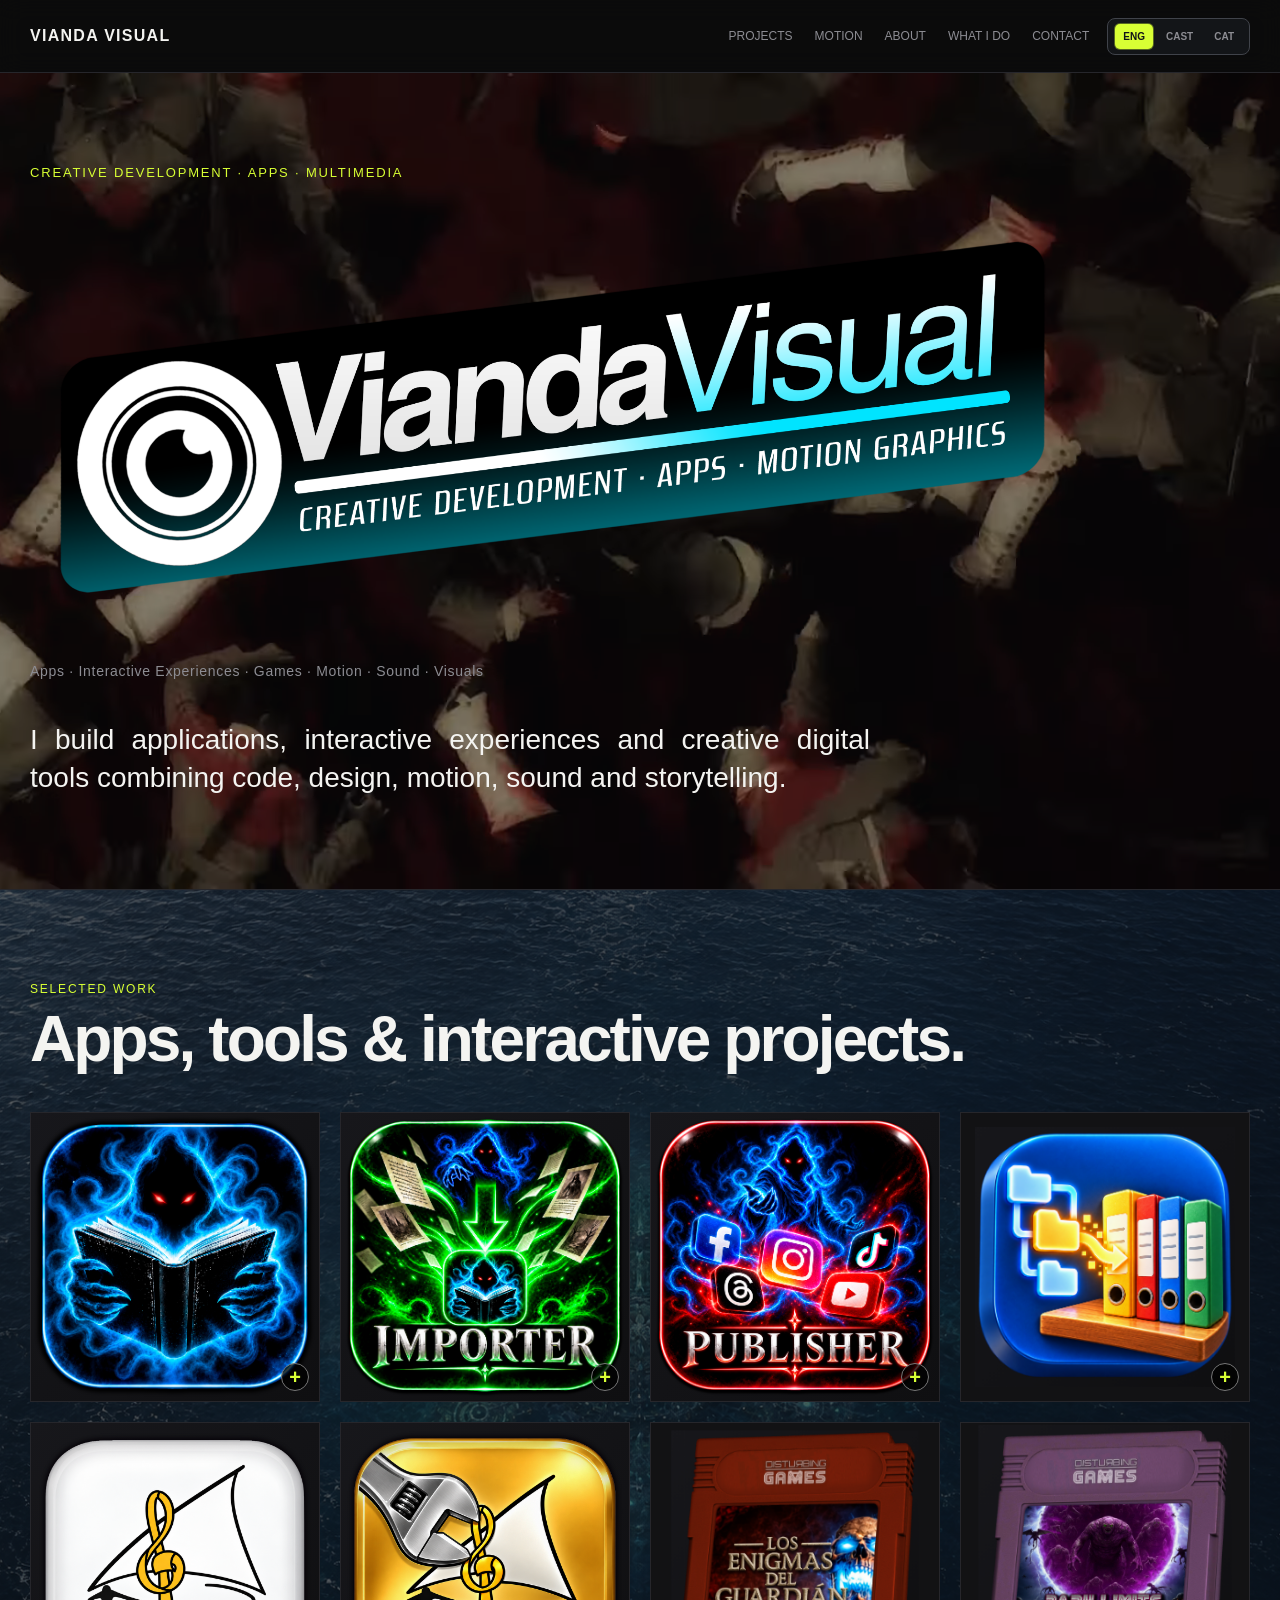
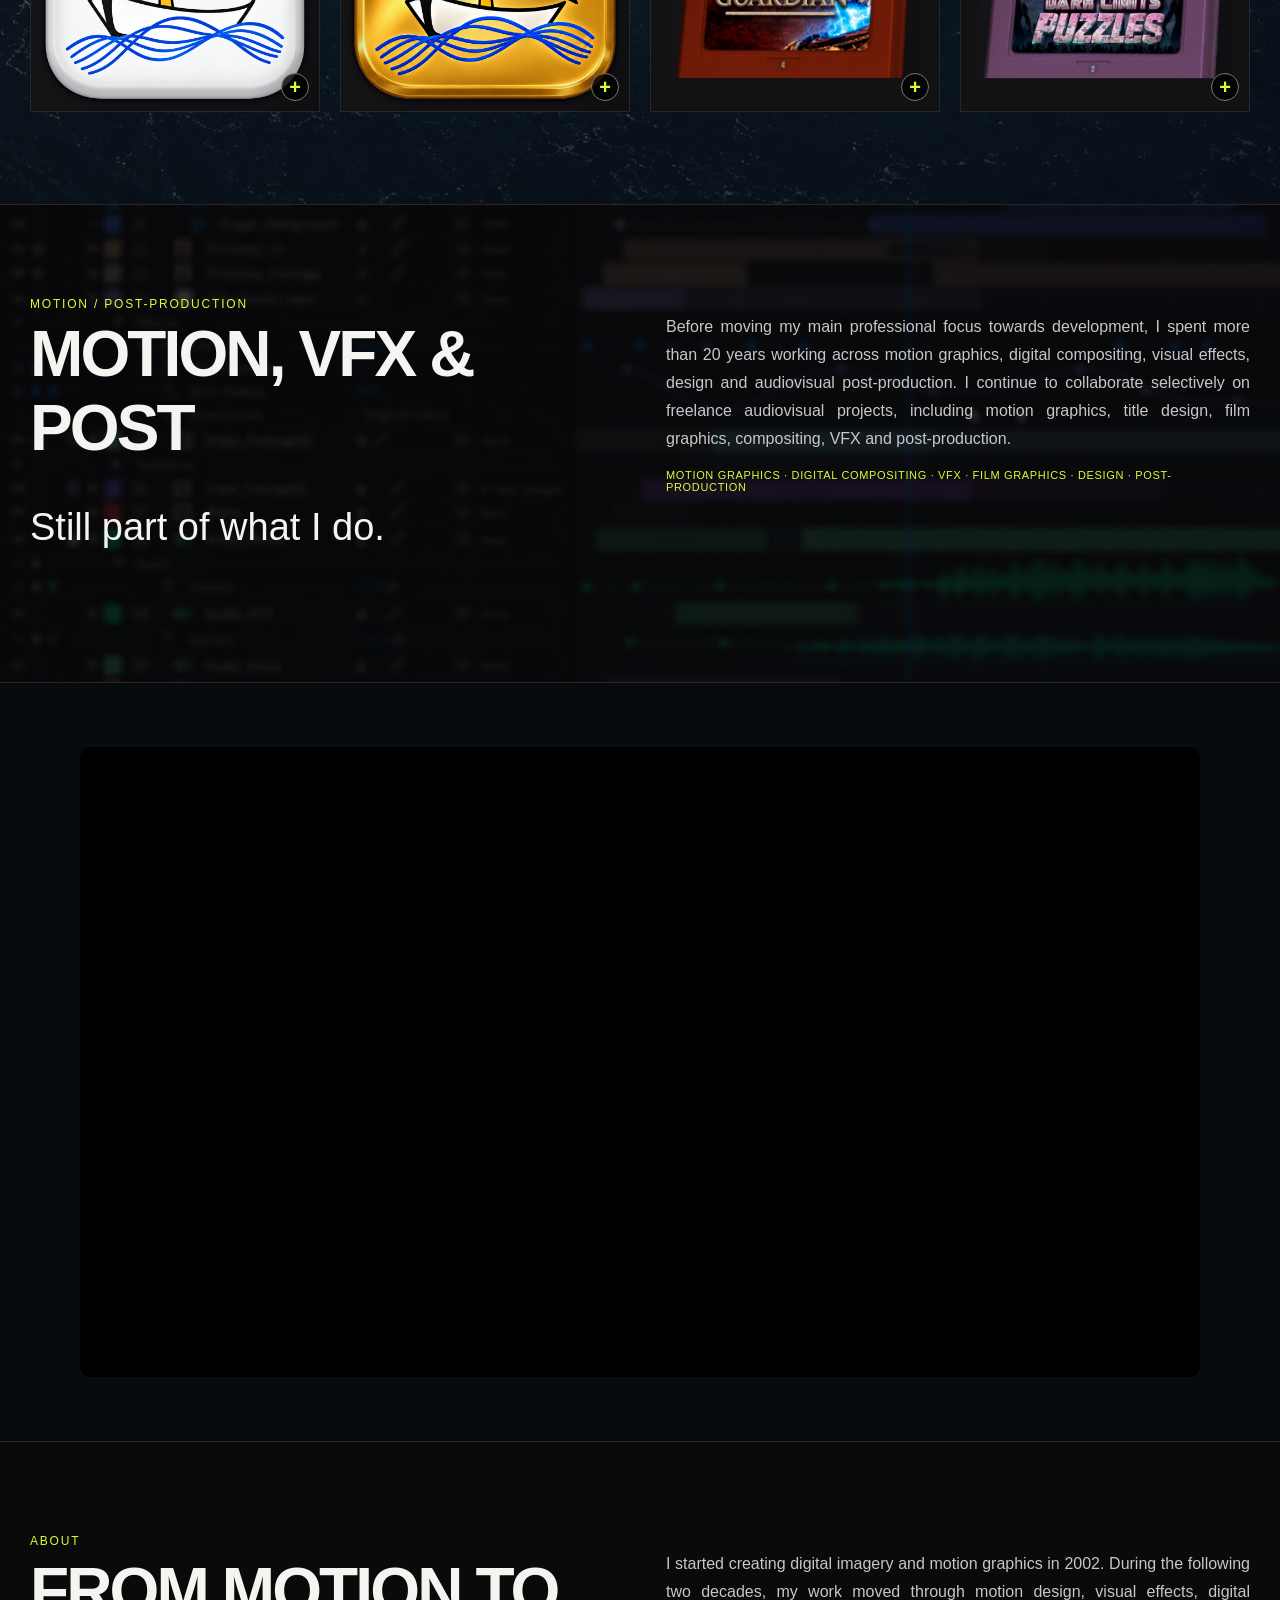
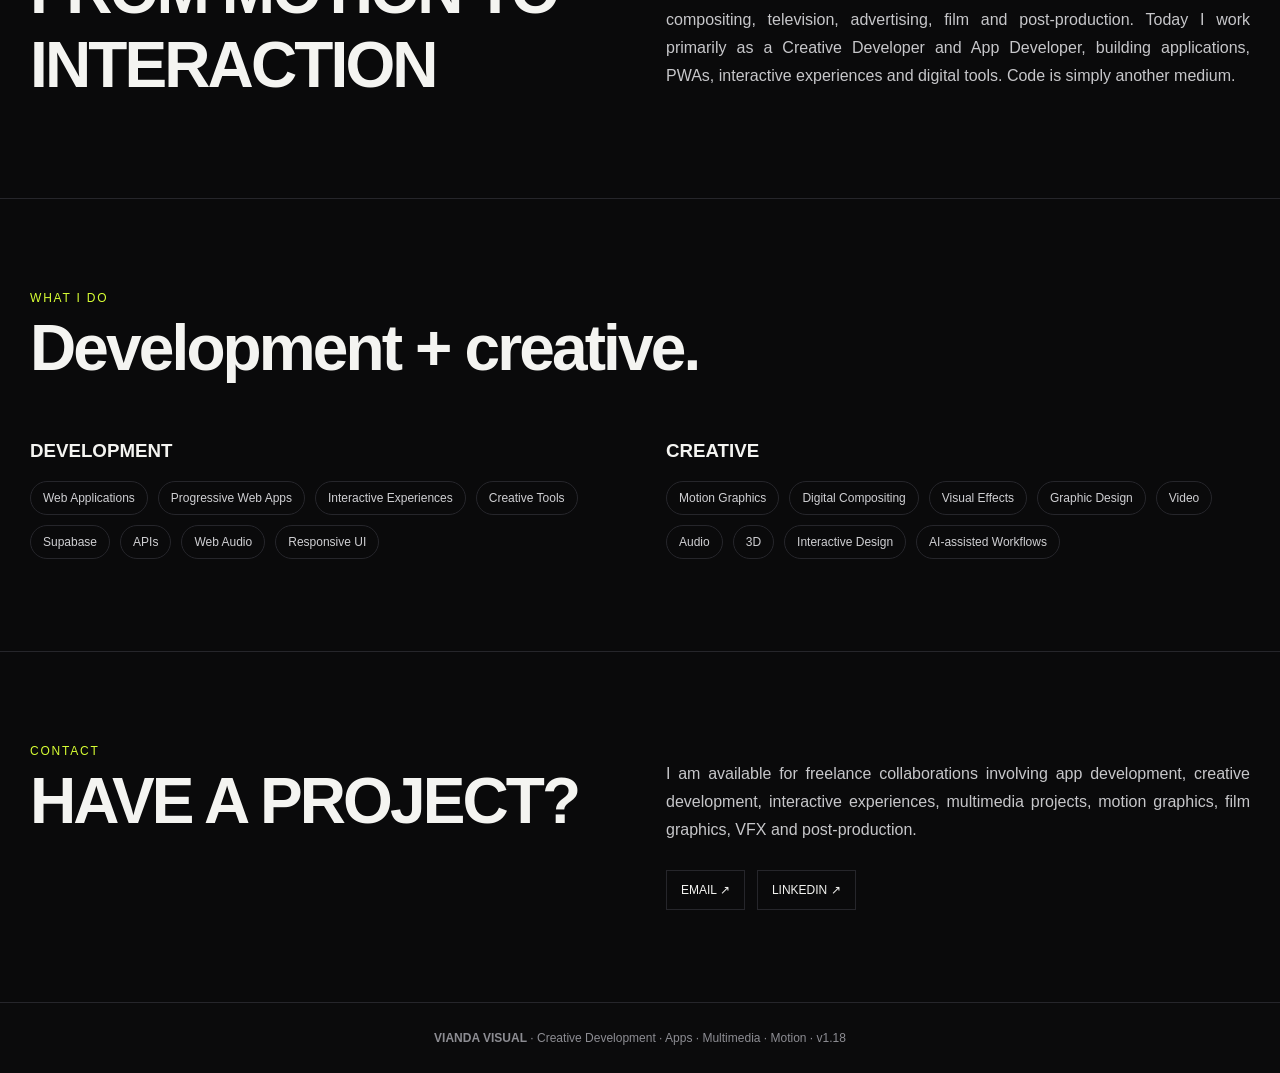
==== index.html @ 43e627f5 "Publish VIANDA VISUAL v1.3" ====
<!doctype html>
<html lang="en">
<head>
<meta charset="utf-8">
<meta name="viewport" content="width=device-width,initial-scale=1">
<link rel="icon" href="assets/favicon.ico" type="image/x-icon">
<title>Vianda Visual — Josep Maria Solé</title>
<meta name="description" content="Creative Developer · App Developer">
<link rel="stylesheet" href="styles.css?v=1.18">
</head>
<body>
<header><div class="wrap"><nav>
  <div class="brandwrap"><a href="#" class="brand" id="brand">VIANDA VISUAL</a></div>
  <div class="navright">
    <div class="navlinks" id="navlinks"></div>
    <div class="langswitch" role="group" aria-label="Site language"><button data-lang="eng">ENG</button><button data-lang="cast">CAST</button><button data-lang="cat">CAT</button></div>
    
  </div>
</nav></div></header>

<main>
<section class="hero" id="home-hero"><div id="home-bg-mount"></div><div class="wrap section-content">
  <div class="kicker" id="heroKicker"></div>
  <div class="hero-identity"><img class="hero-logo" src="assets/vianda-visual-logo.png" alt="Vianda Visual — Creative Development · Apps · Motion Graphics"></div>
  <div class="tagline" id="tagline"></div>
  <div class="intro" id="intro"></div>
</div></section>
<div id="sections"></div>
</main>

<footer><div class="wrap"><strong id="footbrand"></strong> · <span id="footertext"></span> · <span class="footer-version">v1.18</span></div></footer>

<script>window.VV_PUBLIC_BUILD=true;window.VV_PUBLIC_PREFIX="";window.VV_PUBLISHED_ASSETS={"vv-image-disturbing-stories-app": "media/vv-image-disturbing-stories-app.png", "vv-image-project-1790260152347": "media/vv-image-project-1790260152347.png", "vv-image-project-1790260160814": "media/vv-image-project-1790260160814.png", "vv-item-disturbing-player": "media/vv-item-disturbing-player.png", "vv-image-banda-de-la-cala": "media/vv-image-banda-de-la-cala.png", "vv-image-project-1790260161949": "media/vv-image-project-1790260161949.png", "vv-item-project-1790276486719": "media/vv-item-project-1790276486719.png", "vv-item-project-1790276487764": "media/vv-item-project-1790276487764.png", "vv-image-lab-01": "media/vv-image-lab-01.jpg", "vv-bg-projects": "media/vv-bg-projects.png", "vv-bg-lab": "media/vv-bg-lab.png", "vv-site-bg-audiovisual": "media/vv-site-bg-audiovisual.jpg", "vv-site-bg-about": "media/vv-site-bg-about.jpg", "vv-bg-skills": "media/vv-bg-skills.jpg", "vv-site-bg-contact": "media/vv-site-bg-contact.png", "vv-site-bg-home": "media/vv-site-bg-home.webm", "vv-item-cv-experience-1": "media/vv-item-cv-experience-1.png", "vv-cv-experience-loop-cv-experience-1": "media/vv-cv-experience-loop-cv-experience-1.webm", "vv-item-cv-experience-2": "media/vv-item-cv-experience-2.png", "vv-cv-experience-loop-cv-experience-2": "media/vv-cv-experience-loop-cv-experience-2.webm", "vv-item-cv-experience-3": "media/vv-item-cv-experience-3.jpg", "vv-cv-experience-loop-cv-experience-3": "media/vv-cv-experience-loop-cv-experience-3.webm", "vv-item-cv-experience-4": "media/vv-item-cv-experience-4.jpg", "vv-cv-experience-loop-cv-experience-4": "media/vv-cv-experience-loop-cv-experience-4.webm", "vv-item-cv-experience-5": "media/vv-item-cv-experience-5.jpg", "vv-cv-experience-loop-cv-experience-5": "media/vv-cv-experience-loop-cv-experience-5.webm", "vv-item-cv-experience-6": "media/vv-item-cv-experience-6.jpg", "vv-cv-experience-loop-cv-experience-6": "media/vv-cv-experience-loop-cv-experience-6.webm", "vv-item-cv-experience-7": "media/vv-item-cv-experience-7.jpg", "vv-cv-experience-loop-cv-experience-7": "media/vv-cv-experience-loop-cv-experience-7.webm", "vv-item-cv-projects-1": "media/vv-item-cv-projects-1.png", "vv-item-cv-projects-2": "media/vv-item-cv-projects-2.png", "vv-item-cv-education-1": "media/vv-item-cv-education-1.png", "vv-item-cv-education-2": "media/vv-item-cv-education-2.png", "vv-item-cv-education-3": "media/vv-item-cv-education-3.jpg", "vv-cv-bg-hero": "media/vv-cv-bg-hero.jpg", "vv-cv-bg-experience": "media/vv-cv-bg-experience.jpg", "vv-cv-bg-projects": "media/vv-cv-bg-projects.png", "vv-cv-bg-education": "media/vv-cv-bg-education.png", "vv-cv-bg-languages": "media/vv-cv-bg-languages.png", "vv-cv-bg-heroMobile": "media/vv-cv-bg-heroMobile.jpg"};</script>
<script src="shared/app.js?v=1.16"></script>
<script>

function vvNormalizeModel(d){
  d.backgrounds=d.backgrounds||{};
  d.cv=d.cv||{};
  d.cv.ui=d.cv.ui||{};
  d.cv.backgrounds=d.cv.backgrounds||{};
  d.cv.experience=d.cv.experience||[];
  d.cv.projects=d.cv.projects||[];
  d.cv.education=d.cv.education||[];
  d.cv.languages=d.cv.languages||[];
  d.cv.skills=d.cv.skills||{development:[],creative:[]};
  d.cv.links=d.cv.links||{};
  for(const sid of ['hero','experience','projects','skills','education','languages','links']){
    d.cv.backgrounds[sid]=d.cv.backgrounds[sid]||{image:'',imageAssetId:'',overlay:.68,posX:50,posY:50};
  }
  for(const sid of ['home','projects','lab','audiovisual','about','skills','contact']){
    d.backgrounds[sid]=d.backgrounds[sid]||{image:'',imageAssetId:'',overlay:.62,posX:50,posY:50};
  }
  for(const group of ['experience','projects','education','languages']){
    (d.cv[group]||[]).forEach((item,i)=>{
      item.id=item.id||`cv-${group}-${i+1}`;
      if(item.image==null)item.image='';
      if(item.imageAssetId==null)item.imageAssetId='';
      if(item.imagePosX==null)item.imagePosX=50;
      if(item.imagePosY==null)item.imagePosY=50;
      if(item.video==null)item.video='';
    });
  }
  return d;
}

(async()=>{
 const d=vvNormalizeModel(await vvLoad());
 let lang=vvPageLanguage();
 await vvPrepareMedia(d.projects||[]);
 await vvPrepareMedia(d.lab||[]);
 await vvPrepareBackgrounds(d.backgrounds||{});
 await vvPrepareShowreels(d.showreels||[]);

 const homeBgMount=document.getElementById('home-bg-mount');
 if(homeBgMount) homeBgMount.innerHTML=vvSectionBackground(d.backgrounds?.home);

 function T(v){return vvText(v,lang)}
 let hasRendered=false;
 function render(){
   document.documentElement.lang=lang==='eng'?'en':lang==='cast'?'es':'ca';
   document.querySelectorAll('[data-lang]').forEach(b=>{const active=b.dataset.lang===lang;b.classList.toggle('active',active);b.setAttribute('aria-pressed',String(active));});
   document.getElementById('brand').textContent=d.global.brand;
   document.getElementById('heroKicker').textContent=T(d.ui.hero_kicker);


   document.getElementById('tagline').textContent=T(d.global.tagline);
   document.getElementById('intro').textContent=T(d.global.intro);
   document.getElementById('footbrand').textContent=d.global.brand;
   document.getElementById('footertext').textContent=T(d.global.footer);

   const sections=[...d.sections].filter(s=>s.visible).sort((a,b)=>a.order-b.order);
   document.getElementById('navlinks').innerHTML=sections.map(s=>`<a href="#${s.id}">${vvEsc(T(s.label))}</a>`).join('');


   const openedProjects=new Set([...document.querySelectorAll('.vv-project-card.is-open')].map(c=>c.dataset.projectId));
   const mediaLabel=T(d.ui.media);
   const target=document.getElementById('sections');
   target.innerHTML='';

   const templates={
    projects:()=>`<section id="projects">${vvSectionBackground(d.backgrounds?.projects)}<div class="wrap section-content">
      <div class="section-head"><div><div class="eyebrow">${vvEsc(T(d.ui.selected_work))}</div><h2>${vvEsc(T(d.ui.projects_title))}</h2></div></div>
      <div class="projects-grid">
      ${d.projects.filter(x=>x.visible).sort((a,b)=>a.order-b.order).map(p=>`<article class="card vv-project-card" data-project-id="${vvEsc(String(p.id))}" data-reopen="${openedProjects.has(String(p.id))?'1':'0'}"><button type="button" class="vv-project-toggle" aria-expanded="false" aria-label="${vvEsc(T(p.title))}" title="${vvEsc(T(p.title))}">${vvMedia(p,lang,mediaLabel)}</button><div class="vv-project-reveal"><div class="vv-project-inner">${vvVideoEmbed(p.video)}
        <div class="card-body"><h3>${vvEsc(T(p.title))}</h3><div class="sub">${vvEsc(T(p.subtitle))}</div>
        <div class="tags">${vvEsc(T(p.tags))}</div><p>${vvEsc(T(p.description))}</p>
        ${p.url?`<a class="cta" href="${vvEsc(p.url)}" target="_blank" rel="noopener">${vvEsc(T(d.ui.view_project))}</a>`:''}
        </div></div></div></article>`).join('')}</div></div></section>`,
    lab:()=>`<section id="lab">${vvSectionBackground(d.backgrounds?.lab)}<div class="wrap section-content">
      <div class="section-head"><div><div class="eyebrow">${vvEsc(T(d.ui.lab_eyebrow))}</div><h2>${vvEsc(T(d.ui.lab_title))}</h2></div></div>
      <div class="cards-grid">
      ${d.lab.filter(x=>x.visible).sort((a,b)=>a.order-b.order).map(p=>`<article class="card">${vvMedia(p,lang,mediaLabel)}${vvVideoEmbed(p.video)}
        <div class="card-body"><h3>${vvEsc(T(p.title))}</h3><p>${vvEsc(T(p.description))}</p>
        ${p.url?`<a class="cta" href="${vvEsc(p.url)}" target="_blank" rel="noopener">${vvEsc(T(d.ui.explore))}</a>`:''}</div></article>`).join('')}</div></div></section>`,
    audiovisual:()=>`<section id="audiovisual">${vvSectionBackground(d.backgrounds?.audiovisual)}<div class="wrap split section-content">
      <div><div class="eyebrow">${vvEsc(T(d.ui.motion_label))}</div><h2>${vvEsc(T(d.audiovisual.title))}</h2><p class="bigcopy">${vvEsc(T(d.audiovisual.subtitle))}</p></div>
      <div><p class="copy">${vvEsc(T(d.audiovisual.body))}</p><div class="tags">${vvEsc(T(d.audiovisual.services))}</div></div></div></section>`,
    about:()=>`<section id="about">${vvSectionBackground(d.backgrounds?.about)}<div class="wrap split section-content">
      <div><div class="eyebrow">${vvEsc(T(d.ui.about_label))}</div><h2>${vvEsc(T(d.about.title))}</h2></div><div><p class="copy">${vvEsc(T(d.about.body))}</p></div></div></section>`,
    skills:()=>`<section id="skills">${vvSectionBackground(d.backgrounds?.skills)}<div class="wrap section-content">
      <div class="section-head"><div><div class="eyebrow">${vvEsc(T(d.ui.skills_label))}</div><h2>${vvEsc(T(d.ui.skills_title))}</h2></div></div>
      <div class="split"><div><h3>${vvEsc(T(d.ui.development))}</h3><div class="pills">${d.skills.development.map(x=>`<span class="pill">${vvEsc(T(x))}</span>`).join('')}</div></div>
      <div><h3>${vvEsc(T(d.ui.creative))}</h3><div class="pills">${d.skills.creative.map(x=>`<span class="pill">${vvEsc(T(x))}</span>`).join('')}</div></div></div></div></section>`,
    contact:()=>`<section id="contact">${vvSectionBackground(d.backgrounds?.contact)}<div class="wrap split section-content">
      <div><div class="eyebrow">${vvEsc(T(d.ui.contact_label))}</div><h2>${vvEsc(T(d.contact.headline))}</h2></div>
      <div><p class="copy">${vvEsc(T(d.contact.body))}</p><div class="links">
      ${['email','linkedin','github','behance','imdb'].filter(k=>d.contact[k]).map(k=>{let u=d.contact[k];if(k==='email'&&!u.startsWith('mailto:'))u='mailto:'+u;return `<a class="${k==='email'||k==='linkedin'?'vv-contact-main':''}" href="${vvEsc(u)}" target="${k==='email'?'_self':'_blank'}">${k.toUpperCase()} ↗</a>`}).join('')}
      </div></div></div></section>`
   };
   target.insertAdjacentHTML('beforeend',vvShowreelsAfter(d.showreels||[],'home'));
   sections.forEach(s=>{if(templates[s.id]){target.insertAdjacentHTML('beforeend',templates[s.id]());target.insertAdjacentHTML('beforeend',vvShowreelsAfter(d.showreels||[],s.id));}});
   document.querySelectorAll('.vv-project-card').forEach(card=>{
     const button=card.querySelector('.vv-project-toggle');
     if(card.dataset.reopen==='1'){card.classList.add('is-open');button.setAttribute('aria-expanded','true');}
     button.addEventListener('click',()=>{
       const next=card.classList.toggle('is-open');
       button.setAttribute('aria-expanded',String(next));
     });
   });
   if(!hasRendered){hasRendered=true;vvTypeText(document.body);}
 }
 document.querySelectorAll('[data-lang]').forEach(b=>b.onclick=()=>{if(lang===b.dataset.lang)return;vvStopTyping();lang=b.dataset.lang;vvSetLang(lang);vvUpdateLanguageURL(lang);render()});
 window.addEventListener('popstate',()=>{const next=vvPageLanguage();if(next!==lang){vvStopTyping();lang=next;render()}});
 render();
})();
</script>
</body></html>
---- styles.css ----
:root{
  --bg:#0b0b0c; --panel:#121214; --ink:#f4f4f1; --muted:#8d8d93;
  --line:#26262b; --accent:#d8ff34; --max:1220px;
}
*{box-sizing:border-box}
html{scroll-behavior:smooth}
body{margin:0;background:var(--bg);color:var(--ink);font-family:Inter,Arial,Helvetica,sans-serif}
a{color:inherit;text-decoration:none}
.wrap{width:min(calc(100% - 40px),var(--max));margin:auto}
header{position:sticky;top:0;z-index:10;background:rgba(11,11,12,.82);backdrop-filter:blur(12px);border-bottom:1px solid var(--line)}
nav{height:72px;display:flex;align-items:center;justify-content:space-between;gap:24px}
.brand{font-weight:900;letter-spacing:.08em}
.navlinks{display:flex;gap:22px;font-size:12px;color:var(--muted);text-transform:uppercase}
.hero{min-height:78vh;display:grid;align-items:center;border-bottom:1px solid var(--line)}
.kicker{font-size:13px;letter-spacing:.14em;color:var(--accent);text-transform:uppercase}
h1{font-size:clamp(52px,10vw,132px);line-height:.88;margin:18px 0 22px;letter-spacing:-.06em}
.role{font-size:clamp(20px,3vw,40px);font-weight:700;margin:0 0 18px}
.tagline{color:var(--muted);font-size:14px;letter-spacing:.05em}
.intro{font-size:clamp(18px,2.2vw,28px);line-height:1.35;max-width:840px;margin-top:42px}
section{padding:92px 0;border-bottom:1px solid var(--line);position:relative;isolation:isolate;overflow:hidden}

.section-head{display:flex;justify-content:space-between;gap:30px;align-items:end;margin-bottom:36px}
.eyebrow{font-size:12px;color:var(--accent);letter-spacing:.15em;text-transform:uppercase}
h2{font-size:clamp(34px,5vw,68px);letter-spacing:-.045em;margin:6px 0 0}
.grid{display:grid;grid-template-columns:repeat(12,1fr);gap:18px}
.card{background:var(--panel);border:1px solid var(--line);overflow:hidden}



#lab .card img,#lab .card .media-placeholder{aspect-ratio:16/10}
.card .media-placeholder,.card img{width:100%;aspect-ratio:16/10;object-fit:cover;display:grid;place-items:center;background:linear-gradient(135deg,#17171b,#0f0f11);color:#505057;font-size:12px;letter-spacing:.18em}
.card-body{padding:26px}
.card h3{font-size:26px;margin:0 0 8px}
.card .sub{font-size:15px;color:var(--muted);margin-bottom:16px}
.tags{font-size:11px;color:var(--accent);text-transform:uppercase;letter-spacing:.06em;margin-bottom:18px}
.card p{color:#c4c4c7;line-height:1.6}
.card .cta{display:inline-block;margin-top:14px;font-size:12px;font-weight:800}
.split{display:grid;grid-template-columns:1fr 1fr;gap:52px}
.bigcopy{font-size:clamp(22px,3vw,38px);line-height:1.3}
.copy{color:#c7c7ca;line-height:1.75}
.pills{display:flex;flex-wrap:wrap;gap:10px;margin-top:18px}
.pill{border:1px solid var(--line);padding:9px 12px;border-radius:999px;font-size:12px;color:#d0d0d3}
.links{display:flex;flex-wrap:wrap;gap:12px;margin-top:26px}
.links a{border:1px solid var(--line);padding:12px 14px;font-size:12px}
footer{padding:28px 0;color:var(--muted);font-size:12px}
.video{aspect-ratio:16/9;background:#000}.video iframe{width:100%;height:100%;border:0}
@media(max-width:980px){}
@media(max-width:760px){
 
 .navlinks{display:none}.wrap{width:min(calc(100% - 24px),var(--max))}
 .split{grid-template-columns:1fr}.hero{min-height:72vh}
 section{padding:64px 0}
}







#projects .card{display:flex;flex-direction:column;height:100%}
#projects .card-body{flex:1}




/* v0.23 — explicit header identity */
.brandwrap{
  display:flex;
  align-items:center;
  gap:12px;
  flex:0 0 auto;
  white-space:nowrap;
}
.brand{
  display:inline-block;
}
.sitever{
  display:inline-block;
  color:#fff !important;
  font-size:12px;
  font-weight:700;
  line-height:1;
  letter-spacing:.04em;
  opacity:1 !important;
  visibility:visible !important;
}

/* v0.23 — real background layer */
.section-content{
  position:relative;
  z-index:2;
}
.section-bg{
  position:absolute;
  inset:0;
  z-index:0;
  overflow:hidden;
  pointer-events:none;
}
.section-bg img{
  position:absolute;
  inset:0;
  width:100%;
  height:100%;
  object-fit:cover;
  display:block;
}
.section-bg-overlay{
  position:absolute;
  inset:0;
  display:block;
  background:#0b0b0c;
}

/* v0.23 — full-width project row */
.projects-grid{
  display:grid;
  grid-template-columns:repeat(var(--project-count,3),minmax(0,1fr));
  gap:20px;
  width:100%;
  align-items:stretch;
}
.projects-grid .card{
  width:100%;
  min-width:0;
  height:100%;
  display:flex;
  flex-direction:column;
  container-type:inline-size;
}
.projects-grid .card img,
.projects-grid .card .media-placeholder{
  width:100%;
  aspect-ratio:1/1;
  height:auto;
  object-fit:cover;
  display:grid;
  place-items:center;
  flex:0 0 auto;
}
.projects-grid .card-body{
  flex:1;
  padding:clamp(18px,6cqw,30px);
}
.projects-grid .card h3{
  font-size:clamp(20px,8cqw,32px);
  line-height:1.02;
  overflow-wrap:anywhere;
}
.projects-grid .card .sub{
  font-size:clamp(13px,4.4cqw,17px);
  line-height:1.35;
}
.projects-grid .tags{
  font-size:clamp(10px,3.3cqw,12px);
  line-height:1.35;
  overflow-wrap:anywhere;
}
.projects-grid .card p{
  font-size:clamp(14px,4.3cqw,17px);
  line-height:1.5;
}

/* Other card sections also use all available width */
.cards-grid{
  display:grid;
  grid-template-columns:repeat(var(--card-count,1),minmax(0,1fr));
  gap:20px;
  width:100%;
}
.cards-grid .card{
  width:100%;
  min-width:0;
}

@media(max-width:980px){
  .projects-grid{
    grid-template-columns:repeat(2,minmax(0,1fr));
  }
  .cards-grid{
    grid-template-columns:repeat(2,minmax(0,1fr));
  }
}
@media(max-width:760px){
  .projects-grid,
  .cards-grid{
    grid-template-columns:1fr;
  }
}

/* v0.23 language + temporary CV */
.navright{display:flex;align-items:center;gap:18px;margin-left:auto}
.langswitch{display:flex;align-items:center;gap:3px}
.langswitch button{background:none;border:0;color:var(--muted);font-size:10px;font-weight:700;cursor:pointer;padding:5px}
.langswitch button.active{color:#fff}
.cvtemp{display:inline-flex;align-items:center;justify-content:center;background:var(--accent);color:#111;padding:7px 10px;border-radius:3px;font-size:10px;font-weight:900;letter-spacing:.08em}
@media(max-width:760px){.navright{gap:8px}.langswitch button{font-size:9px;padding:4px}.cvtemp{padding:6px 8px}}

.vv-media-frame{width:100%;overflow:hidden;position:relative}
.card>.vv-media-frame{aspect-ratio:16/10}
#projects .card>.vv-media-frame{aspect-ratio:1/1}
#lab .card>.vv-media-frame{aspect-ratio:16/10}
.vv-media-frame>img,.vv-media-frame>.media-placeholder{position:absolute;inset:0;width:100%;height:100%;object-fit:cover;display:grid;place-items:center}
.vv-media-frame>img{will-change:transform}
[data-decode-bound="1"]{transition:opacity .15s ease}

/* v0.23 — every item section uses full-width rows of up to 4 items */
.projects-grid,
.cards-grid{
  display:grid !important;
  grid-template-columns:repeat(4,minmax(0,1fr)) !important;
  gap:20px;
  width:100%;
  align-items:stretch;
}

/* The last row expands to fill the complete available width */
.projects-grid > :last-child:nth-child(4n + 1),
.cards-grid > :last-child:nth-child(4n + 1){
  grid-column:1 / -1;
}
.projects-grid > :nth-last-child(2):nth-child(4n + 1),
.cards-grid > :nth-last-child(2):nth-child(4n + 1){
  grid-column:span 2;
}
.projects-grid > :last-child:nth-child(4n + 2),
.cards-grid > :last-child:nth-child(4n + 2){
  grid-column:span 2;
}
.projects-grid > :nth-last-child(3):nth-child(4n + 1),
.cards-grid > :nth-last-child(3):nth-child(4n + 1){
  grid-column:span 1;
}
.projects-grid > :nth-last-child(2):nth-child(4n + 2),
.cards-grid > :nth-last-child(2):nth-child(4n + 2){
  grid-column:span 1;
}
.projects-grid > :last-child:nth-child(4n + 3),
.cards-grid > :last-child:nth-child(4n + 3){
  grid-column:span 2;
}

/* Better exact thirds for rows ending in 3 items */
@supports (grid-template-columns: subgrid){
  .projects-grid,
  .cards-grid{grid-template-columns:repeat(12,minmax(0,1fr)) !important}
  .projects-grid > *,
  .cards-grid > *{grid-column:span 3}
  .projects-grid > :last-child:nth-child(4n + 1),
  .cards-grid > :last-child:nth-child(4n + 1){grid-column:span 12}
  .projects-grid > :nth-last-child(2):nth-child(4n + 1),
  .cards-grid > :nth-last-child(2):nth-child(4n + 1),
  .projects-grid > :last-child:nth-child(4n + 2),
  .cards-grid > :last-child:nth-child(4n + 2){grid-column:span 6}
  .projects-grid > :nth-last-child(3):nth-child(4n + 1),
  .cards-grid > :nth-last-child(3):nth-child(4n + 1),
  .projects-grid > :nth-last-child(2):nth-child(4n + 2),
  .cards-grid > :nth-last-child(2):nth-child(4n + 2),
  .projects-grid > :last-child:nth-child(4n + 3),
  .cards-grid > :last-child:nth-child(4n + 3){grid-column:span 4}
}

@media(max-width:980px){
  .projects-grid,
  .cards-grid{
    grid-template-columns:repeat(2,minmax(0,1fr)) !important;
  }
  .projects-grid > *,
  .cards-grid > *{grid-column:auto !important}
  .projects-grid > :last-child:nth-child(odd),
  .cards-grid > :last-child:nth-child(odd){
    grid-column:1 / -1 !important;
  }
}

@media(max-width:760px){
  .projects-grid,
  .cards-grid{
    grid-template-columns:1fr !important;
  }
  .projects-grid > *,
  .cards-grid > *{
    grid-column:auto !important;
  }
}

/* v0.24: centered footer */
footer{text-align:center}
footer>.wrap{text-align:center}

/* v1.2 — official visual identity and language grouping */
.hero .section-content{display:flex;flex-direction:column;align-items:flex-start}
.hero-identity{display:flex;align-items:center;justify-content:flex-start;width:100%;max-width:1050px;margin:12px 0 22px}
.hero-logo{display:block;width:min(100%,1050px);height:auto;object-fit:contain}
.langswitch{border:1px solid #40434a;border-radius:8px;padding:5px 7px;gap:5px;background:rgba(22,24,28,.85);flex-shrink:0}
.langswitch button{padding:7px 8px;border-radius:4px;transition:background .2s,color .2s}
.langswitch button.active{background:#343940;color:#fff}
/* All translations use the same CTA component; the animated streak loops inside the frame. */
.card .cta{position:relative;isolation:isolate;overflow:hidden;display:inline-flex;align-items:center;justify-content:center;min-height:43px;max-width:100%;padding:12px 20px;border:1px solid rgba(78,233,248,.65);border-radius:6px;background:linear-gradient(110deg,#11191d,#18353a);color:#efffff;box-shadow:0 0 13px rgba(12,217,236,.13),inset 0 0 12px rgba(10,218,230,.08);letter-spacing:.055em;text-align:center;transition:box-shadow .2s,transform .2s}
.card .cta::before{content:"";position:absolute;inset:-130% auto -130% -65%;width:35%;transform:rotate(23deg);pointer-events:none;z-index:-1;background:linear-gradient(90deg,transparent,rgba(107,245,255,.10),rgba(225,255,255,.76),rgba(107,245,255,.15),transparent);filter:blur(5px);animation:vvLightSweep 3.2s ease-in-out infinite}
.card .cta:hover{transform:translateY(-2px);box-shadow:0 0 23px rgba(12,217,236,.3),inset 0 0 14px rgba(10,218,230,.16)}
@keyframes vvLightSweep{0%,13%{left:-65%}65%,100%{left:130%}}
/* Justify prose only: headings, single-line labels, navigation, controls stay readable. */
.intro,.bigcopy,.copy,.card p,#about p,#contact p{ text-align:justify;text-justify:inter-word;hyphens:auto;overflow-wrap:break-word}
@media(max-width:760px){.hero-identity{margin:10px 0 18px}.navright{gap:7px}.langswitch{padding:3px;gap:1px}.langswitch button{padding:6px 4px}}
@media(prefers-reduced-motion:reduce){.card .cta::before{animation:none;display:none}.card .cta{transition:none}}

/* v1.2: unmistakable selected locale, no animation */
.langswitch button.active,.langswitch button[aria-pressed="true"]{background:#d8ff34!important;color:#101318!important;border-radius:5px;font-weight:900;box-shadow:0 0 0 1px rgba(216,255,52,.35)}
.langswitch button:focus-visible{outline:2px solid #d8ff34;outline-offset:3px}

/* v1.6: eight independent collapsible project icons; never alter project data. */
#projects .projects-grid{align-items:start !important;}
#projects .vv-project-card{display:block !important;height:auto !important;min-height:0 !important;align-self:start !important;overflow:hidden;}
#projects .vv-project-toggle{display:block;width:100%;padding:0;margin:0;border:0;background:none;color:inherit;cursor:pointer;position:relative;text-align:inherit;line-height:0;}
#projects .vv-project-toggle:focus-visible{outline:3px solid var(--accent);outline-offset:-3px;z-index:1;}
#projects .vv-project-toggle img,#projects .vv-project-toggle .media-placeholder{aspect-ratio:1 / 1;display:block;width:100%;object-fit:cover;}
#projects .vv-project-toggle::after{content:'+';position:absolute;right:10px;bottom:10px;border:1px solid #777;border-radius:50%;width:26px;height:26px;display:grid;place-items:center;color:var(--accent);background:rgba(0,0,0,.77);font:700 20px/1 Arial;pointer-events:none;}
#projects .vv-project-card.is-open .vv-project-toggle::after{content:'−';}
#projects .vv-project-reveal{display:grid;grid-template-rows:0fr;visibility:hidden;opacity:0;transition:grid-template-rows .42s cubic-bezier(.2,.75,.25,1),opacity .32s ease,visibility .42s;}
#projects .vv-project-card.is-open .vv-project-reveal{grid-template-rows:1fr;opacity:1;visibility:visible;}
#projects .vv-project-inner{min-height:0;overflow:hidden;}
#projects .vv-project-card .card-body{display:block;}
.section-bg video{position:absolute;inset:0;width:100%;height:100%;object-fit:cover;pointer-events:none;display:block;}
@media(prefers-reduced-motion:reduce){#projects .vv-project-reveal{transition:none;}.section-bg video{display:none;}}
#projects .vv-project-toggle .vv-media-frame{aspect-ratio:1 / 1;line-height:normal;}

/* v1.7: video-only sections; no titles or captions */
.vv-showreel-section{display:flex;justify-content:center;align-items:center;padding:clamp(22px,5vw,75px) 20px;min-height:auto!important;background:#080b0d}
.vv-showreel-box{width:min(100%,1120px);margin:auto;overflow:hidden;border-radius:12px;background:#000;line-height:0}
.vv-showreel-box video{width:100%;height:auto;aspect-ratio:16/9;object-fit:contain;display:block;background:#000}

/* v1.8 — Embedded YouTube showreels */
.vv-showreel-box iframe,.vv-showreel-box .vv-youtube-poster{display:block;width:100%;aspect-ratio:16/9;height:auto;border:0;background-color:#000}
.vv-showreel-box .vv-youtube-poster{cursor:pointer;background-size:cover;background-position:center;position:relative;padding:0}
.vv-youtube-play{display:grid;place-items:center;position:absolute;top:50%;left:50%;transform:translate(-50%,-50%);width:70px;height:49px;background:#e62117;color:white;border-radius:14px;font-size:25px;line-height:1;box-shadow:0 5px 18px #0008}
.vv-youtube-poster:hover .vv-youtube-play,.vv-youtube-poster:focus-visible .vv-youtube-play{background:#ff3329}


/* v1.9 — MOBILE ONLY: two compact collapsible project icons per row.
   Override historic 1-column rules while leaving desktop and other grids untouched. */
@media (max-width:760px){
  #projects .projects-grid{
    display:grid !important;
    grid-template-columns:repeat(2,minmax(0,1fr)) !important;
    column-gap:12px;
    row-gap:12px;
    align-items:start !important;
  }
  #projects .projects-grid > *,
  #projects .projects-grid > :last-child:nth-child(odd){
    grid-column:auto !important;
    min-width:0;
  }
  #projects .vv-project-card{width:100%;max-width:100%;}
  #projects .vv-project-card .card-body{padding:13px 11px;}
  #projects .vv-project-card .card-body h3{font-size:clamp(15px,4vw,21px);overflow-wrap:anywhere;}
  #projects .vv-project-card .card-body p{font-size:12px;}
  #projects .vv-project-card .cta{padding:9px 7px;font-size:10px;min-height:38px;}
  /* Contact CTAs: clear, evenly sized, two across, full combined width. */
  #contact .links{display:grid;grid-template-columns:repeat(2,minmax(0,1fr));gap:10px;width:100%;}
  #contact .links a.vv-contact-main{
    display:flex;align-items:center;justify-content:center;
    width:100%;min-width:0;min-height:48px;padding:12px 8px;
    text-align:center;text-decoration:none;font-size:13px;font-weight:800;
    border:1px solid var(--accent);border-radius:7px;
    background:var(--accent);color:#111418;
    letter-spacing:.05em;
  }
  #contact .links a:not(.vv-contact-main){grid-column:1 / -1;text-align:center;}
  #contact .links a.vv-contact-main:focus-visible{outline:2px solid white;outline-offset:3px;}
}


/* v1.13 — integrated animation set */
@keyframes vvGlitchLoop{
  0%,82%,100%{transform:translate3d(0,0,0);filter:none;opacity:1}
  83%{transform:translate3d(1px,-1px,0) skewX(.4deg);filter:hue-rotate(8deg) saturate(1.08)}
  84%{transform:translate3d(-2px,1px,0) skewX(-.7deg);filter:hue-rotate(-10deg) contrast(1.04)}
  85%{transform:translate3d(2px,0,0) skewX(.8deg);filter:brightness(1.12)}
  86%{transform:translate3d(-1px,0,0) skewX(-.35deg);filter:none}
}
@keyframes vvChromaLoop{
  0%,100%{text-shadow:0 0 0 rgba(0,255,255,0),0 0 0 rgba(255,0,110,0)}
  25%{text-shadow:.02em 0 0 rgba(0,240,255,.20),-.02em 0 0 rgba(255,0,110,.18)}
  50%{text-shadow:-.03em 0 0 rgba(0,240,255,.26),.03em 0 0 rgba(255,0,110,.22)}
  75%{text-shadow:.01em 0 0 rgba(0,240,255,.14),-.01em 0 0 rgba(255,0,110,.14)}
}
@keyframes vvSliceLoop{
  0%,86%,100%{transform:translate3d(0,0,0);clip-path:inset(0 0 0 0)}
  88%{transform:translate3d(1px,0,0);clip-path:inset(0 0 36% 0)}
  90%{transform:translate3d(-1px,0,0);clip-path:inset(24% 0 0 0)}
  92%{transform:translate3d(0,1px,0);clip-path:inset(0 0 0 0)}
}
.hero-logo,.brand{display:inline-block;animation:vvGlitchLoop 2s infinite steps(1,end);transform-origin:center}
.kicker,.eyebrow,h2,h3,.tagline{animation:vvChromaLoop 2.5s infinite linear}
@media (prefers-reduced-motion:reduce){.hero-logo,.brand,.kicker,.eyebrow,h2,h3,.tagline,#projects .vv-project-toggle .vv-media-frame,.pill,.links a,.vv-youtube-play{animation:none!important}}
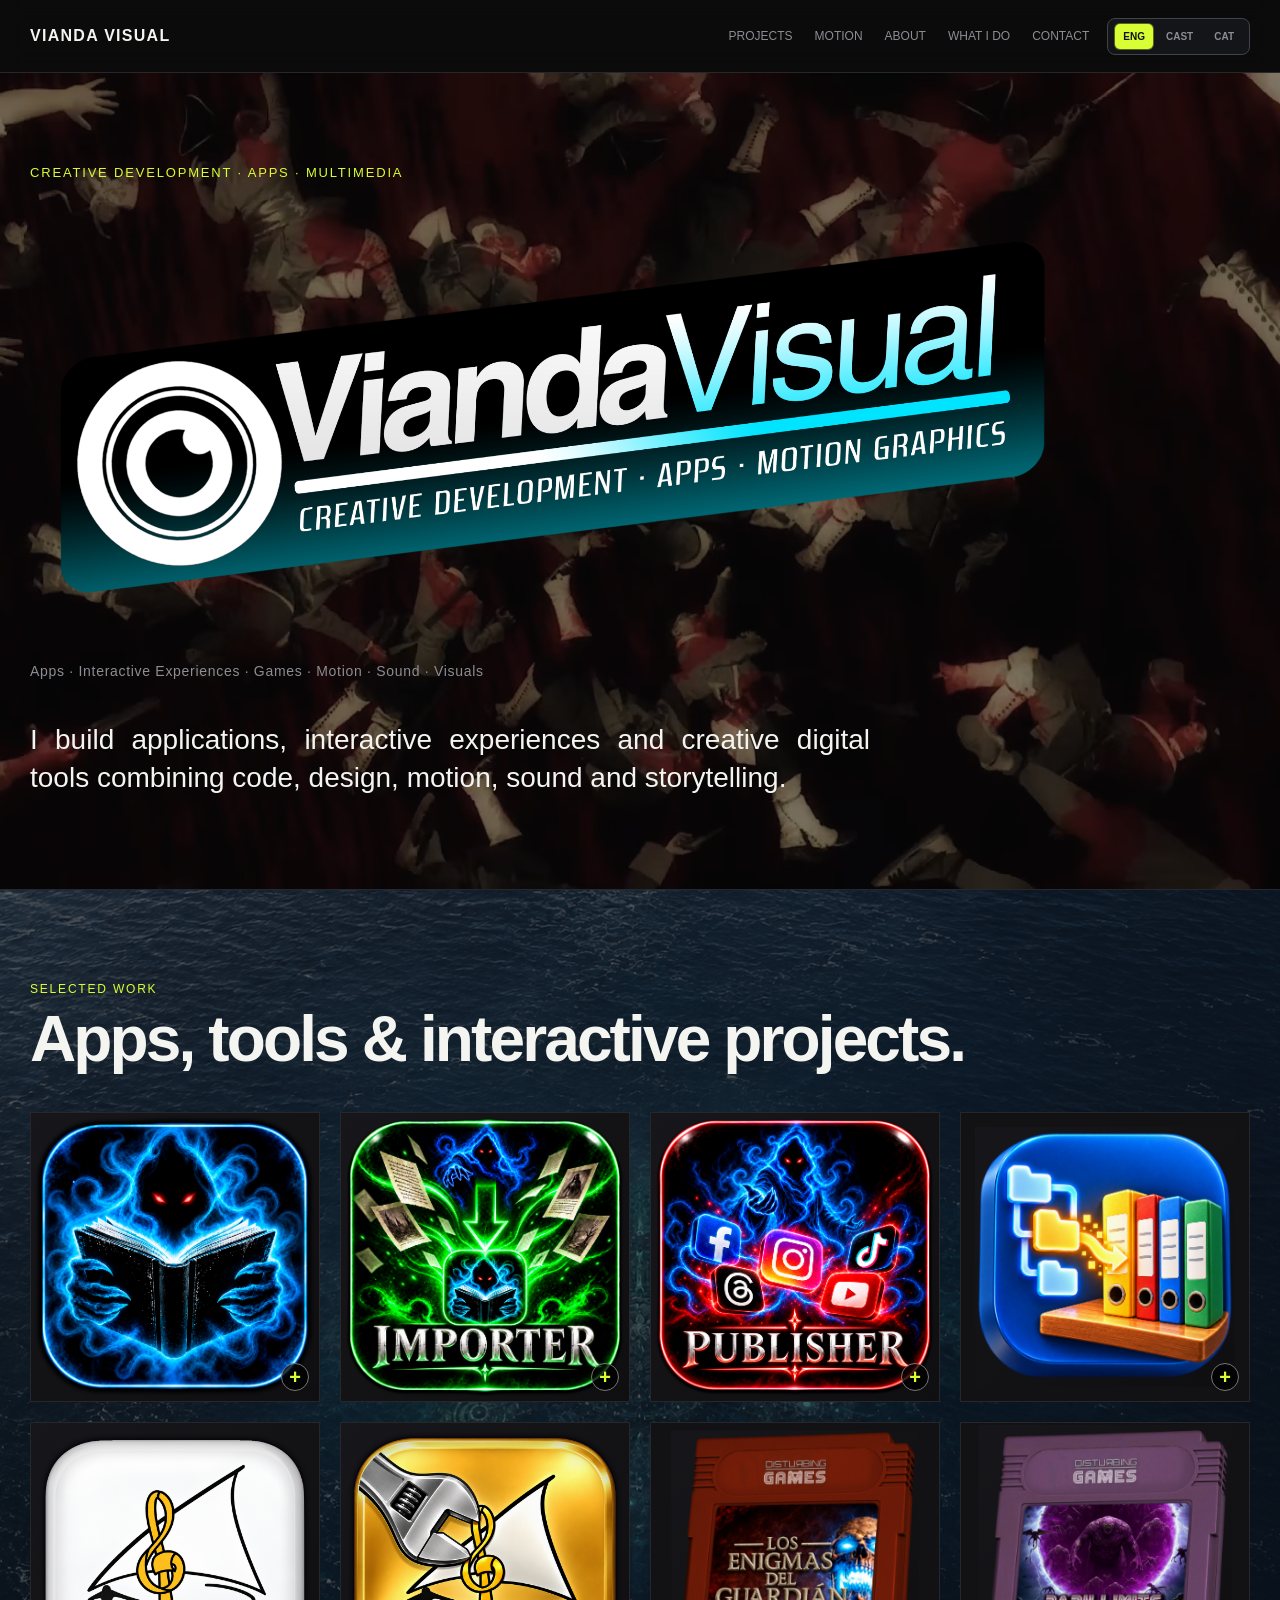
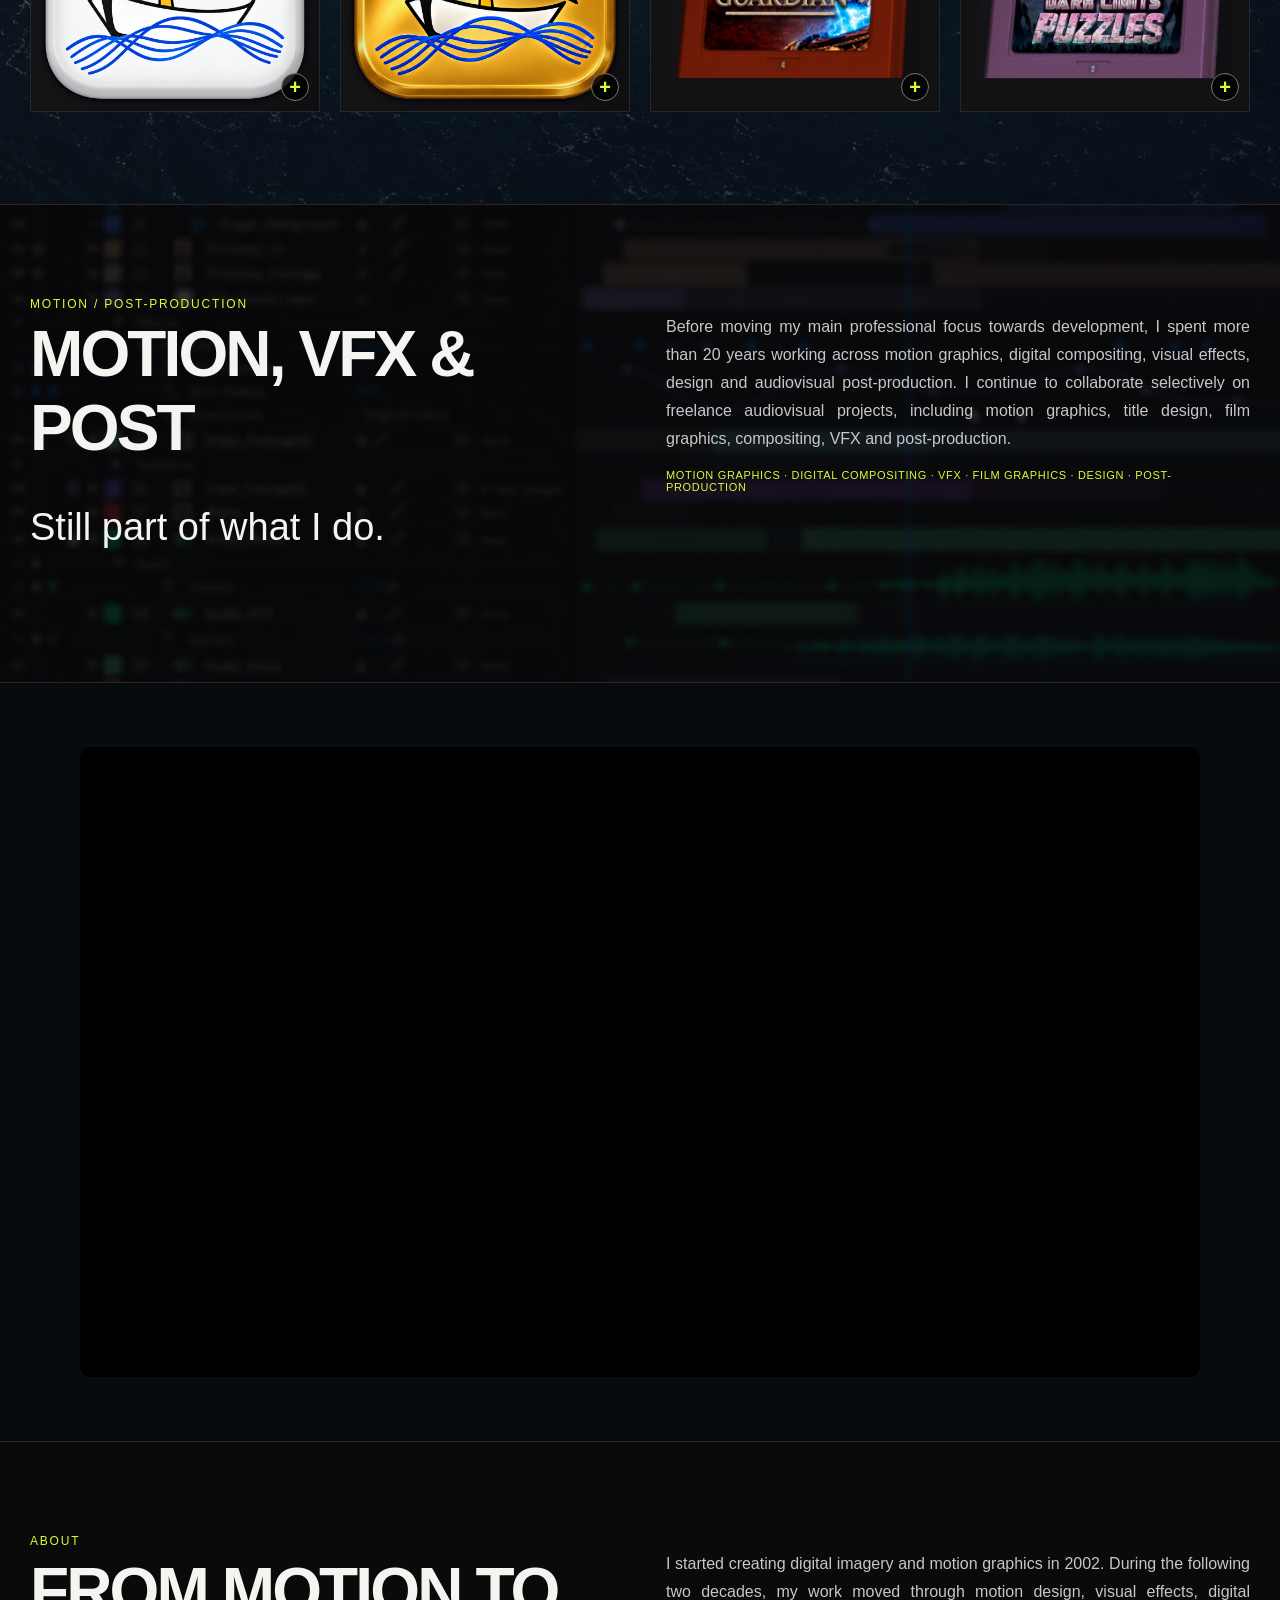
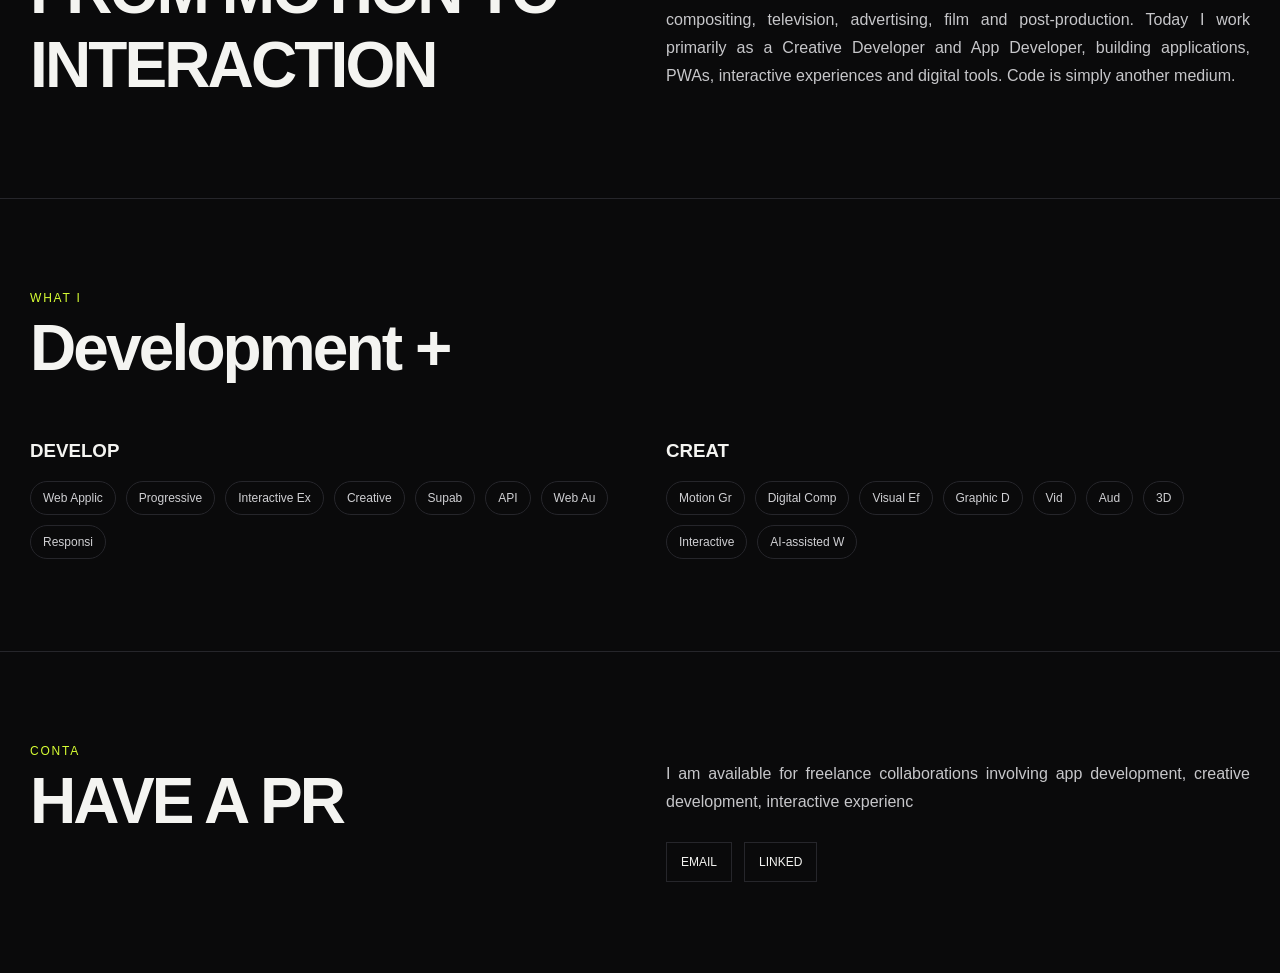
==== commit cd871e2a: "Publish VIANDA VISUAL v1.3" ====
--- a/index.html
+++ b/index.html
@@ -30,7 +30,7 @@
 
 <footer><div class="wrap"><strong id="footbrand"></strong> · <span id="footertext"></span> · <span class="footer-version">v1.18</span></div></footer>
 
-<script>window.VV_PUBLIC_BUILD=true;window.VV_PUBLIC_PREFIX="";window.VV_PUBLISHED_ASSETS={"vv-image-disturbing-stories-app": "media/vv-image-disturbing-stories-app.png", "vv-image-project-1790260152347": "media/vv-image-project-1790260152347.png", "vv-image-project-1790260160814": "media/vv-image-project-1790260160814.png", "vv-item-disturbing-player": "media/vv-item-disturbing-player.png", "vv-image-banda-de-la-cala": "media/vv-image-banda-de-la-cala.png", "vv-image-project-1790260161949": "media/vv-image-project-1790260161949.png", "vv-item-project-1790276486719": "media/vv-item-project-1790276486719.png", "vv-item-project-1790276487764": "media/vv-item-project-1790276487764.png", "vv-image-lab-01": "media/vv-image-lab-01.jpg", "vv-bg-projects": "media/vv-bg-projects.png", "vv-bg-lab": "media/vv-bg-lab.png", "vv-site-bg-audiovisual": "media/vv-site-bg-audiovisual.jpg", "vv-site-bg-about": "media/vv-site-bg-about.jpg", "vv-bg-skills": "media/vv-bg-skills.jpg", "vv-site-bg-contact": "media/vv-site-bg-contact.png", "vv-site-bg-home": "media/vv-site-bg-home.webm", "vv-item-cv-experience-1": "media/vv-item-cv-experience-1.png", "vv-cv-experience-loop-cv-experience-1": "media/vv-cv-experience-loop-cv-experience-1.webm", "vv-item-cv-experience-2": "media/vv-item-cv-experience-2.png", "vv-cv-experience-loop-cv-experience-2": "media/vv-cv-experience-loop-cv-experience-2.webm", "vv-item-cv-experience-3": "media/vv-item-cv-experience-3.jpg", "vv-cv-experience-loop-cv-experience-3": "media/vv-cv-experience-loop-cv-experience-3.webm", "vv-item-cv-experience-4": "media/vv-item-cv-experience-4.jpg", "vv-cv-experience-loop-cv-experience-4": "media/vv-cv-experience-loop-cv-experience-4.webm", "vv-item-cv-experience-5": "media/vv-item-cv-experience-5.jpg", "vv-cv-experience-loop-cv-experience-5": "media/vv-cv-experience-loop-cv-experience-5.webm", "vv-item-cv-experience-6": "media/vv-item-cv-experience-6.jpg", "vv-cv-experience-loop-cv-experience-6": "media/vv-cv-experience-loop-cv-experience-6.webm", "vv-item-cv-experience-7": "media/vv-item-cv-experience-7.jpg", "vv-cv-experience-loop-cv-experience-7": "media/vv-cv-experience-loop-cv-experience-7.webm", "vv-item-cv-projects-1": "media/vv-item-cv-projects-1.png", "vv-item-cv-projects-2": "media/vv-item-cv-projects-2.png", "vv-item-cv-education-1": "media/vv-item-cv-education-1.png", "vv-item-cv-education-2": "media/vv-item-cv-education-2.png", "vv-item-cv-education-3": "media/vv-item-cv-education-3.jpg", "vv-cv-bg-hero": "media/vv-cv-bg-hero.jpg", "vv-cv-bg-experience": "media/vv-cv-bg-experience.jpg", "vv-cv-bg-projects": "media/vv-cv-bg-projects.png", "vv-cv-bg-education": "media/vv-cv-bg-education.png", "vv-cv-bg-languages": "media/vv-cv-bg-languages.png", "vv-cv-bg-heroMobile": "media/vv-cv-bg-heroMobile.jpg"};</script>
+<script>window.VV_PUBLIC_BUILD=true;window.VV_PUBLIC_PREFIX="";window.VV_PUBLISHED_ASSETS={"vv-image-disturbing-stories-app": "media/vv-image-disturbing-stories-app.png", "vv-image-project-1790260152347": "media/vv-image-project-1790260152347.png", "vv-image-project-1790260160814": "media/vv-image-project-1790260160814.png", "vv-item-disturbing-player": "media/vv-item-disturbing-player.png", "vv-image-banda-de-la-cala": "media/vv-image-banda-de-la-cala.png", "vv-image-project-1790260161949": "media/vv-image-project-1790260161949.png", "vv-item-project-1790276486719": "media/vv-item-project-1790276486719.png", "vv-item-project-1790276487764": "media/vv-item-project-1790276487764.png", "vv-image-lab-01": "media/vv-image-lab-01.jpg", "vv-bg-projects": "media/vv-bg-projects.png", "vv-bg-lab": "media/vv-bg-lab.png", "vv-site-bg-audiovisual": "media/vv-site-bg-audiovisual.jpg", "vv-site-bg-about": "media/vv-site-bg-about.jpg", "vv-bg-skills": "media/vv-bg-skills.jpg", "vv-site-bg-contact": "media/vv-site-bg-contact.png", "vv-site-bg-home": "media/vv-site-bg-home.webm", "vv-item-cv-experience-1": "media/vv-item-cv-experience-1.png", "vv-cv-experience-loop-cv-experience-1": "media/vv-cv-experience-loop-cv-experience-1.webm", "vv-item-cv-experience-2": "media/vv-item-cv-experience-2.png", "vv-cv-experience-loop-cv-experience-2": "media/vv-cv-experience-loop-cv-experience-2.webm", "vv-item-cv-experience-3": "media/vv-item-cv-experience-3.jpg", "vv-cv-experience-loop-cv-experience-3": "media/vv-cv-experience-loop-cv-experience-3.webm", "vv-item-cv-experience-4": "media/vv-item-cv-experience-4.jpg", "vv-cv-experience-loop-cv-experience-4": "media/vv-cv-experience-loop-cv-experience-4.webm", "vv-item-cv-experience-5": "media/vv-item-cv-experience-5.jpg", "vv-cv-experience-loop-cv-experience-5": "media/vv-cv-experience-loop-cv-experience-5.webm", "vv-item-cv-experience-6": "media/vv-item-cv-experience-6.jpg", "vv-cv-experience-loop-cv-experience-6": "media/vv-cv-experience-loop-cv-experience-6.webm", "vv-item-cv-experience-7": "media/vv-item-cv-experience-7.jpg", "vv-cv-experience-loop-cv-experience-7": "media/vv-cv-experience-loop-cv-experience-7.webm", "vv-item-cv-projects-1": "media/vv-item-cv-projects-1.png", "vv-item-cv-projects-2": "media/vv-item-cv-projects-2.png", "vv-item-cv-education-1": "media/vv-item-cv-education-1.png", "vv-item-cv-education-2": "media/vv-item-cv-education-2.png", "vv-item-cv-education-3": "media/vv-item-cv-education-3.jpg", "vv-cv-bg-hero": "media/vv-cv-bg-hero.jpg", "vv-cv-bg-experience": "media/vv-cv-bg-experience.jpg", "vv-cv-bg-projects": "media/vv-cv-bg-projects.png", "vv-cv-bg-education": "media/vv-cv-bg-education.png", "vv-cv-bg-languages": "media/vv-cv-bg-languages.png", "vv-cv-bg-heroMobile": "media/vv-cv-bg-heroMobile.jpg", "vv-cv-bg-pdfDesktop": "media/vv-cv-bg-pdfDesktop.jpg"};</script>
 <script src="shared/app.js?v=1.16"></script>
 <script>
 
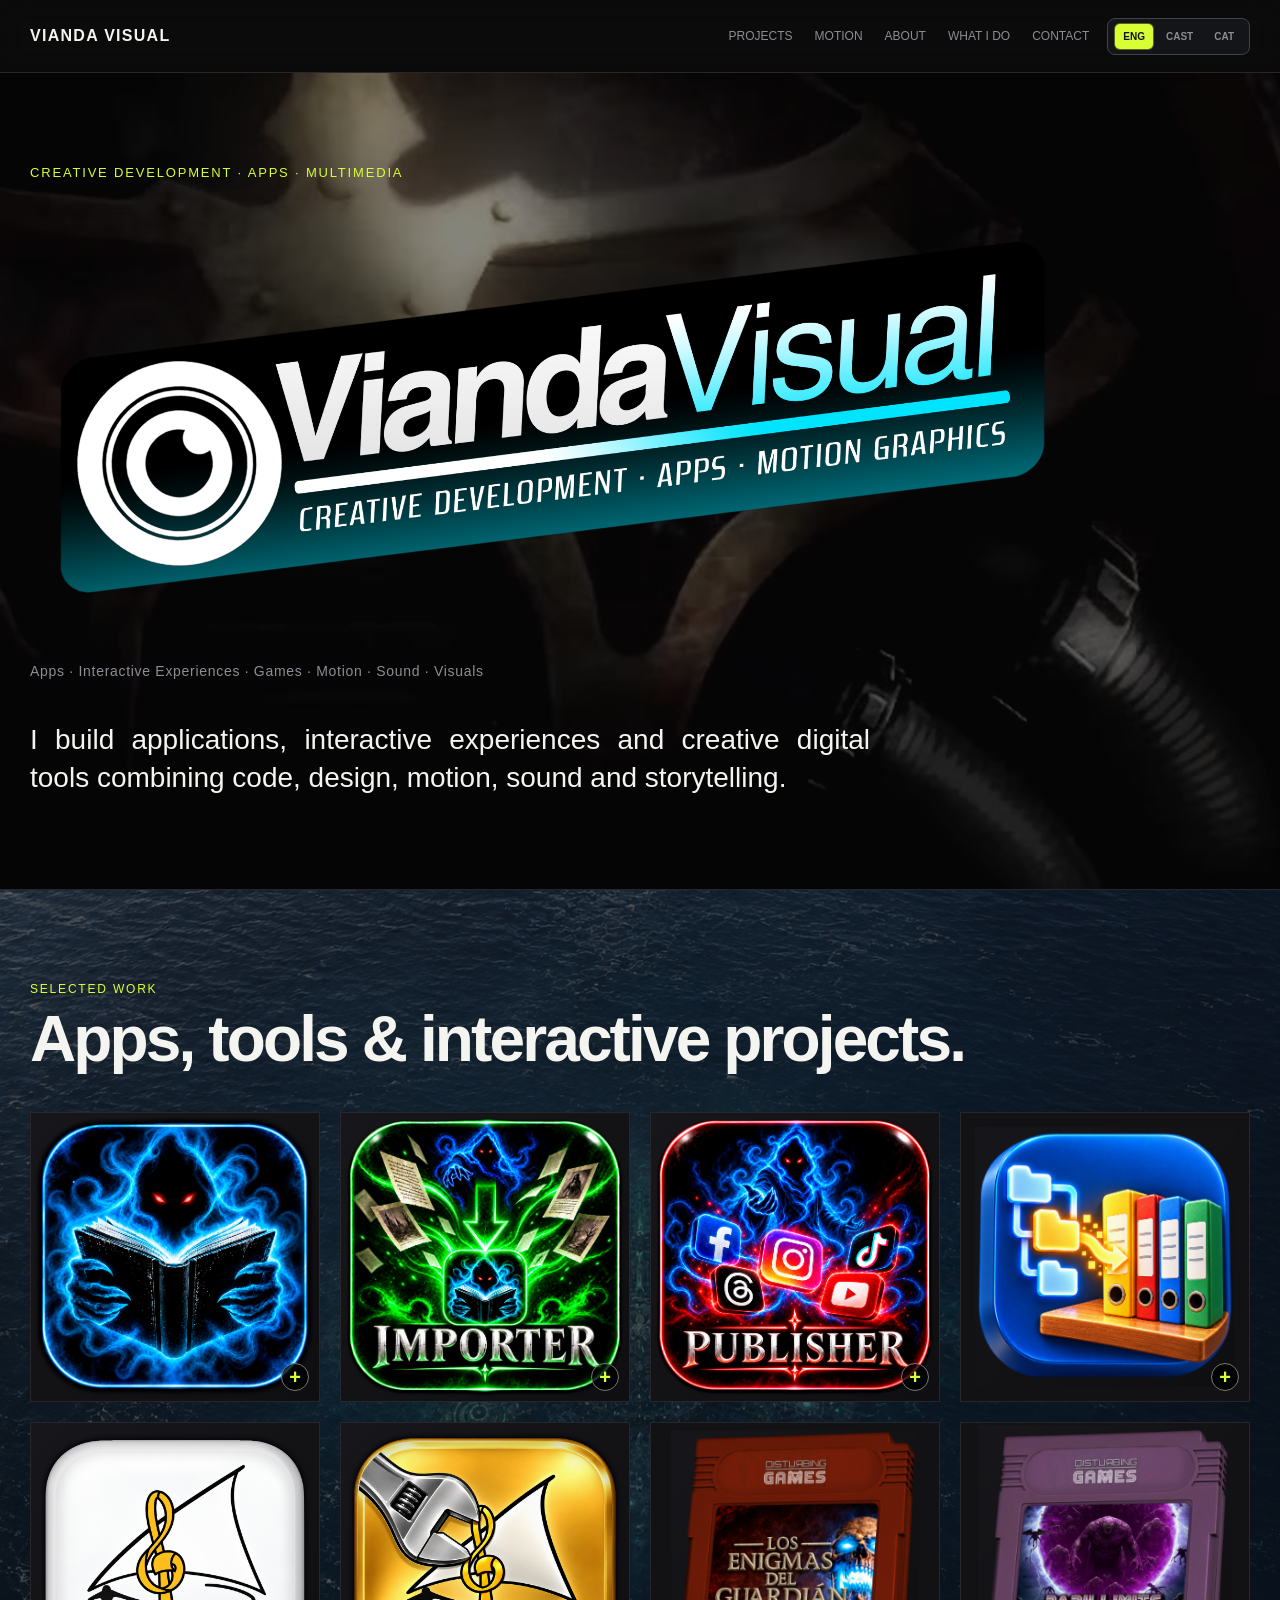
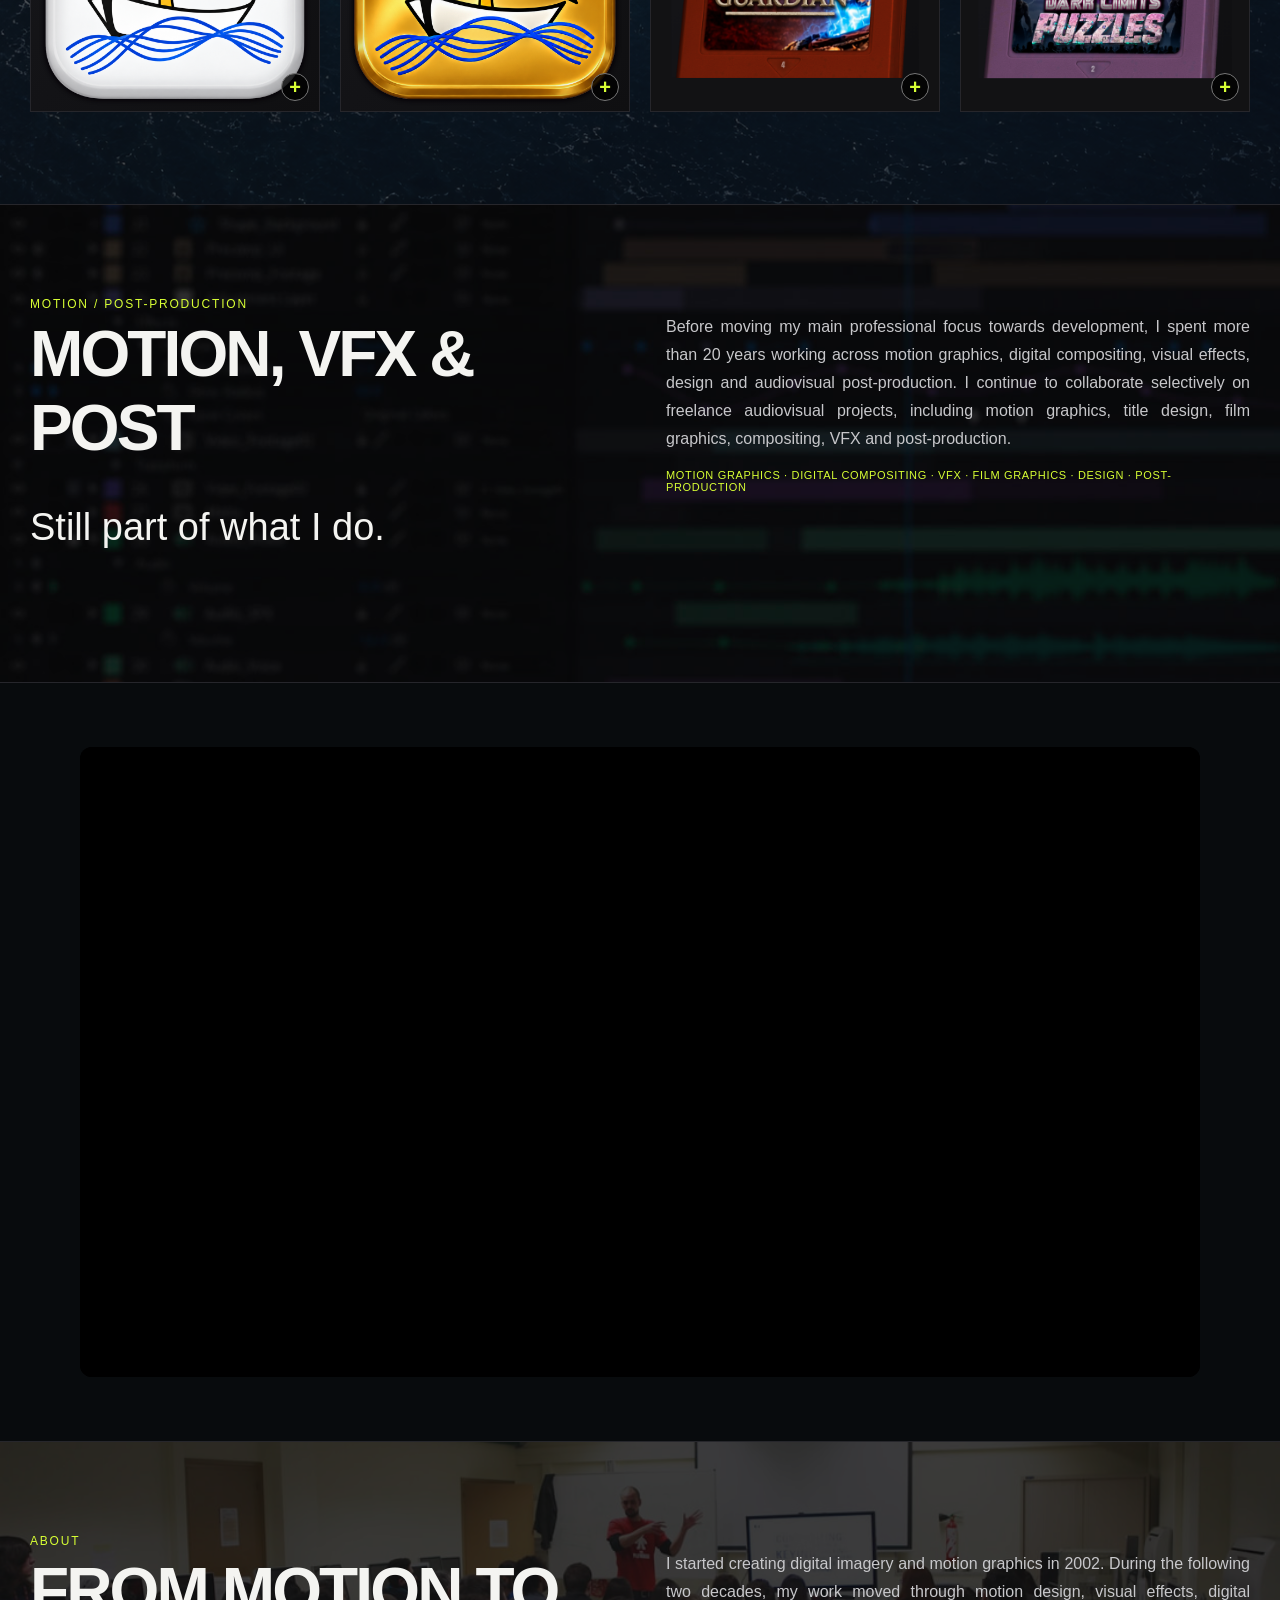
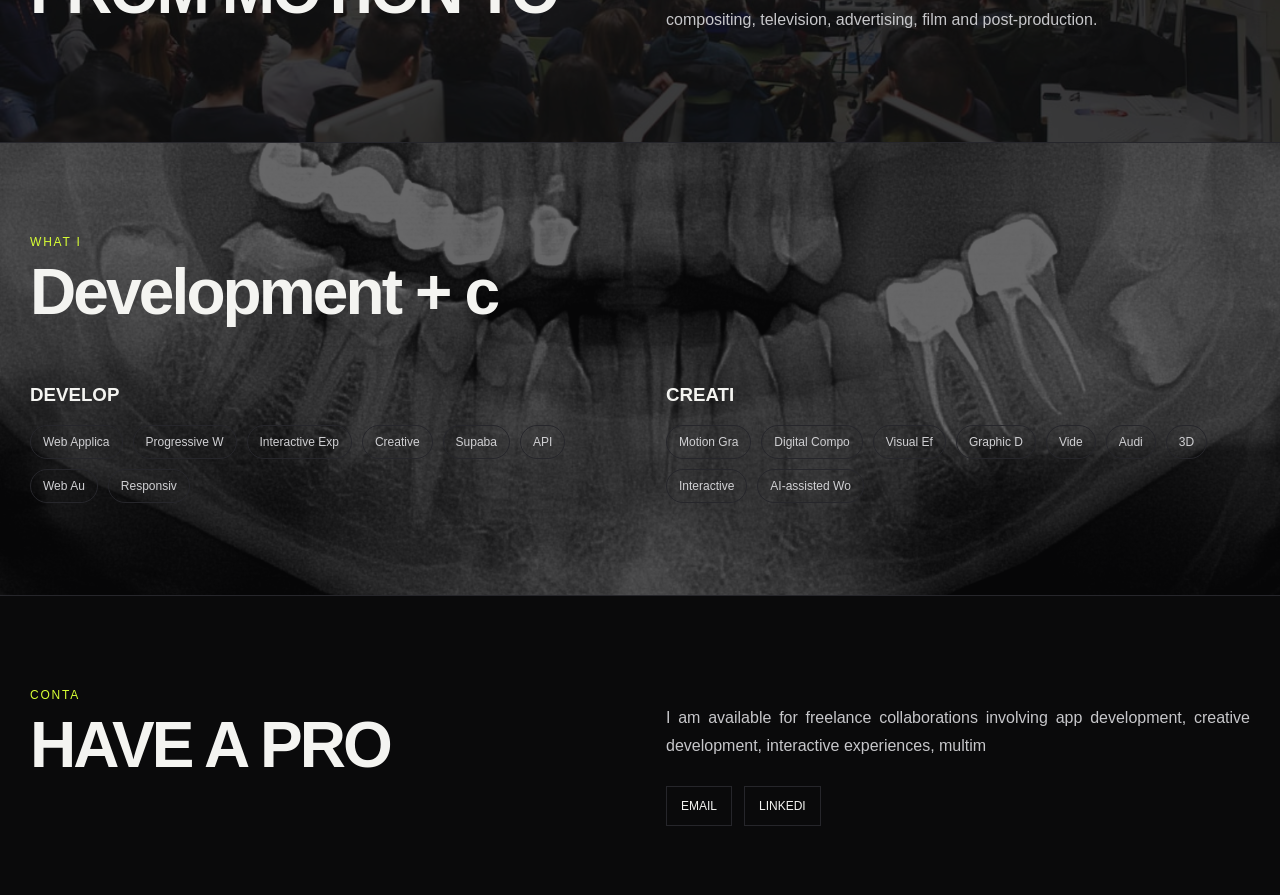
==== commit f816abf2: "Publish VIANDA VISUAL v1.3" ====
--- a/index.html
+++ b/index.html
@@ -30,7 +30,7 @@
 
 <footer><div class="wrap"><strong id="footbrand"></strong> · <span id="footertext"></span> · <span class="footer-version">v1.18</span></div></footer>
 
-<script>window.VV_PUBLIC_BUILD=true;window.VV_PUBLIC_PREFIX="";window.VV_PUBLISHED_ASSETS={"vv-image-disturbing-stories-app": "media/vv-image-disturbing-stories-app.png", "vv-image-project-1790260152347": "media/vv-image-project-1790260152347.png", "vv-image-project-1790260160814": "media/vv-image-project-1790260160814.png", "vv-item-disturbing-player": "media/vv-item-disturbing-player.png", "vv-image-banda-de-la-cala": "media/vv-image-banda-de-la-cala.png", "vv-image-project-1790260161949": "media/vv-image-project-1790260161949.png", "vv-item-project-1790276486719": "media/vv-item-project-1790276486719.png", "vv-item-project-1790276487764": "media/vv-item-project-1790276487764.png", "vv-image-lab-01": "media/vv-image-lab-01.jpg", "vv-bg-projects": "media/vv-bg-projects.png", "vv-bg-lab": "media/vv-bg-lab.png", "vv-site-bg-audiovisual": "media/vv-site-bg-audiovisual.jpg", "vv-site-bg-about": "media/vv-site-bg-about.jpg", "vv-bg-skills": "media/vv-bg-skills.jpg", "vv-site-bg-contact": "media/vv-site-bg-contact.png", "vv-site-bg-home": "media/vv-site-bg-home.webm", "vv-item-cv-experience-1": "media/vv-item-cv-experience-1.png", "vv-cv-experience-loop-cv-experience-1": "media/vv-cv-experience-loop-cv-experience-1.webm", "vv-item-cv-experience-2": "media/vv-item-cv-experience-2.png", "vv-cv-experience-loop-cv-experience-2": "media/vv-cv-experience-loop-cv-experience-2.webm", "vv-item-cv-experience-3": "media/vv-item-cv-experience-3.jpg", "vv-cv-experience-loop-cv-experience-3": "media/vv-cv-experience-loop-cv-experience-3.webm", "vv-item-cv-experience-4": "media/vv-item-cv-experience-4.jpg", "vv-cv-experience-loop-cv-experience-4": "media/vv-cv-experience-loop-cv-experience-4.webm", "vv-item-cv-experience-5": "media/vv-item-cv-experience-5.jpg", "vv-cv-experience-loop-cv-experience-5": "media/vv-cv-experience-loop-cv-experience-5.webm", "vv-item-cv-experience-6": "media/vv-item-cv-experience-6.jpg", "vv-cv-experience-loop-cv-experience-6": "media/vv-cv-experience-loop-cv-experience-6.webm", "vv-item-cv-experience-7": "media/vv-item-cv-experience-7.jpg", "vv-cv-experience-loop-cv-experience-7": "media/vv-cv-experience-loop-cv-experience-7.webm", "vv-item-cv-projects-1": "media/vv-item-cv-projects-1.png", "vv-item-cv-projects-2": "media/vv-item-cv-projects-2.png", "vv-item-cv-education-1": "media/vv-item-cv-education-1.png", "vv-item-cv-education-2": "media/vv-item-cv-education-2.png", "vv-item-cv-education-3": "media/vv-item-cv-education-3.jpg", "vv-cv-bg-hero": "media/vv-cv-bg-hero.jpg", "vv-cv-bg-experience": "media/vv-cv-bg-experience.jpg", "vv-cv-bg-projects": "media/vv-cv-bg-projects.png", "vv-cv-bg-education": "media/vv-cv-bg-education.png", "vv-cv-bg-languages": "media/vv-cv-bg-languages.png", "vv-cv-bg-heroMobile": "media/vv-cv-bg-heroMobile.jpg", "vv-cv-bg-pdfDesktop": "media/vv-cv-bg-pdfDesktop.jpg"};</script>
+<script>window.VV_PUBLIC_BUILD=true;window.VV_PUBLIC_PREFIX="";window.VV_PUBLISHED_ASSETS={"vv-image-disturbing-stories-app": "media/vv-image-disturbing-stories-app.png", "vv-image-project-1790260152347": "media/vv-image-project-1790260152347.png", "vv-image-project-1790260160814": "media/vv-image-project-1790260160814.png", "vv-item-disturbing-player": "media/vv-item-disturbing-player.png", "vv-image-banda-de-la-cala": "media/vv-image-banda-de-la-cala.png", "vv-image-project-1790260161949": "media/vv-image-project-1790260161949.png", "vv-item-project-1790276486719": "media/vv-item-project-1790276486719.png", "vv-item-project-1790276487764": "media/vv-item-project-1790276487764.png", "vv-image-lab-01": "media/vv-image-lab-01.jpg", "vv-bg-projects": "media/vv-bg-projects.png", "vv-bg-lab": "media/vv-bg-lab.png", "vv-site-bg-audiovisual": "media/vv-site-bg-audiovisual.jpg", "vv-site-bg-about": "media/vv-site-bg-about.jpg", "vv-bg-skills": "media/vv-bg-skills.jpg", "vv-site-bg-contact": "media/vv-site-bg-contact.png", "vv-site-bg-home": "media/vv-site-bg-home.webm", "vv-item-cv-experience-1": "media/vv-item-cv-experience-1.png", "vv-cv-experience-loop-cv-experience-1": "media/vv-cv-experience-loop-cv-experience-1.webm", "vv-item-cv-experience-2": "media/vv-item-cv-experience-2.png", "vv-cv-experience-loop-cv-experience-2": "media/vv-cv-experience-loop-cv-experience-2.webm", "vv-item-cv-experience-3": "media/vv-item-cv-experience-3.jpg", "vv-cv-experience-loop-cv-experience-3": "media/vv-cv-experience-loop-cv-experience-3.webm", "vv-item-cv-experience-4": "media/vv-item-cv-experience-4.jpg", "vv-cv-experience-loop-cv-experience-4": "media/vv-cv-experience-loop-cv-experience-4.webm", "vv-item-cv-experience-5": "media/vv-item-cv-experience-5.jpg", "vv-cv-experience-loop-cv-experience-5": "media/vv-cv-experience-loop-cv-experience-5.webm", "vv-item-cv-experience-6": "media/vv-item-cv-experience-6.jpg", "vv-cv-experience-loop-cv-experience-6": "media/vv-cv-experience-loop-cv-experience-6.webm", "vv-item-cv-experience-7": "media/vv-item-cv-experience-7.jpg", "vv-cv-experience-loop-cv-experience-7": "media/vv-cv-experience-loop-cv-experience-7.webm", "vv-item-cv-projects-1": "media/vv-item-cv-projects-1.png", "vv-item-cv-projects-2": "media/vv-item-cv-projects-2.png", "vv-item-cv-education-1": "media/vv-item-cv-education-1.png", "vv-item-cv-education-2": "media/vv-item-cv-education-2.png", "vv-item-cv-education-3": "media/vv-item-cv-education-3.jpg", "vv-cv-bg-hero": "media/vv-cv-bg-hero.jpg", "vv-cv-bg-experience": "media/vv-cv-bg-experience.jpg", "vv-cv-bg-projects": "media/vv-cv-bg-projects.png", "vv-cv-bg-education": "media/vv-cv-bg-education.png", "vv-cv-bg-languages": "media/vv-cv-bg-languages.png", "vv-cv-bg-heroMobile": "media/vv-cv-bg-heroMobile.jpg", "vv-cv-bg-pdfDesktop": "media/vv-cv-bg-pdfDesktop.jpg", "vv-cv-bg-pdfMobile": "media/vv-cv-bg-pdfMobile.jpg"};</script>
 <script src="shared/app.js?v=1.16"></script>
 <script>
 
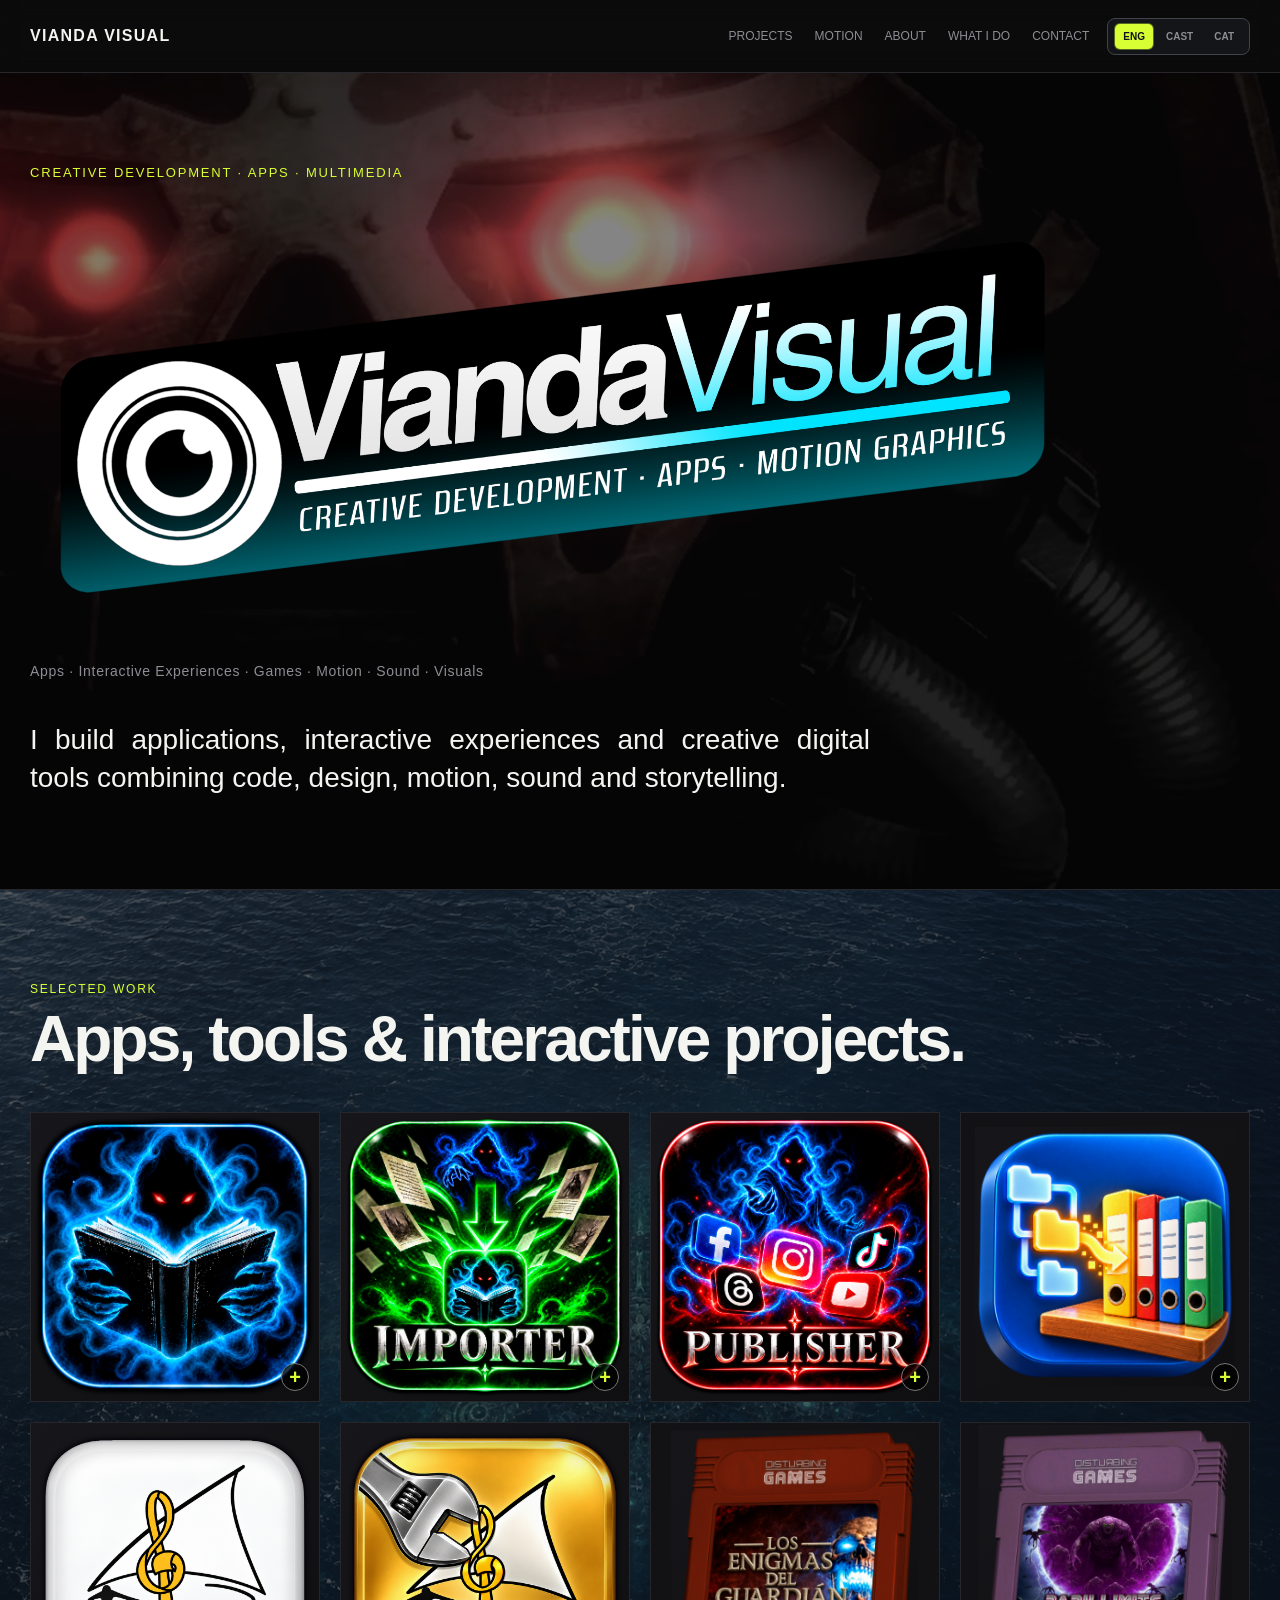
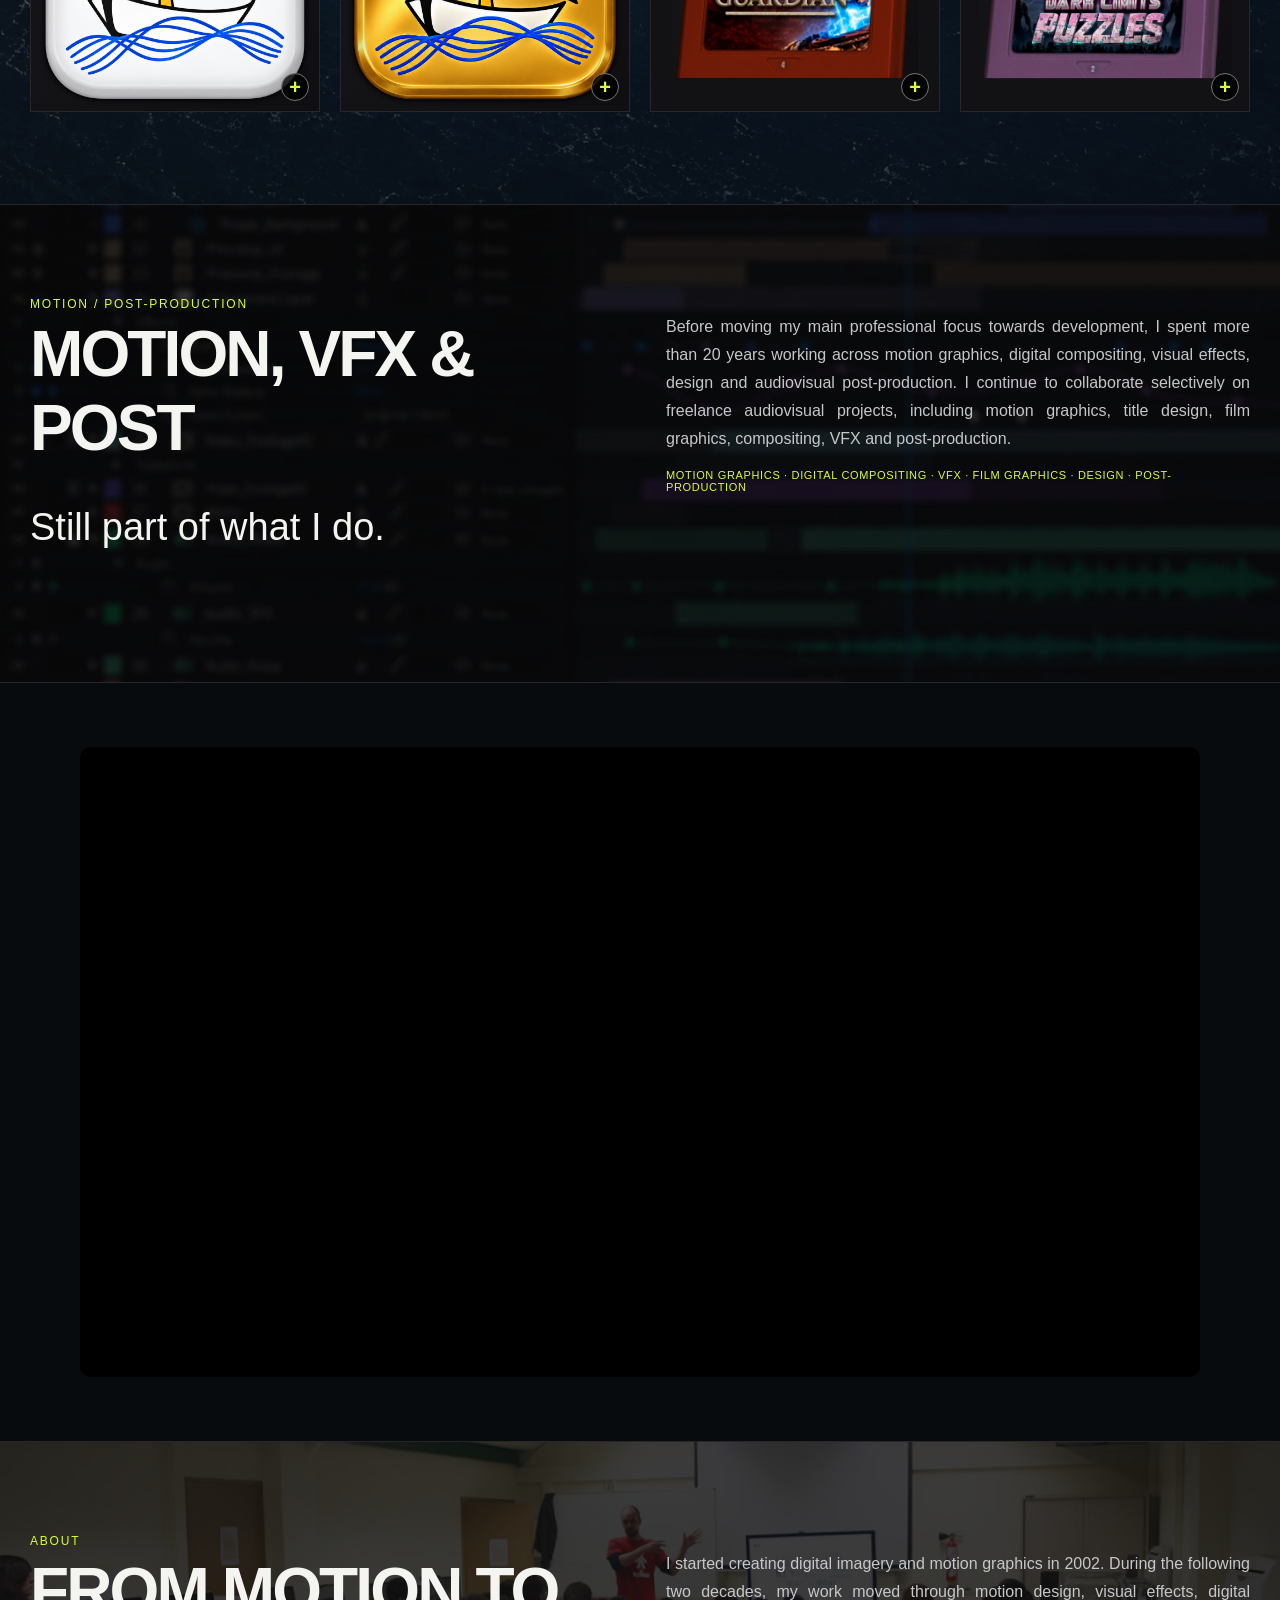
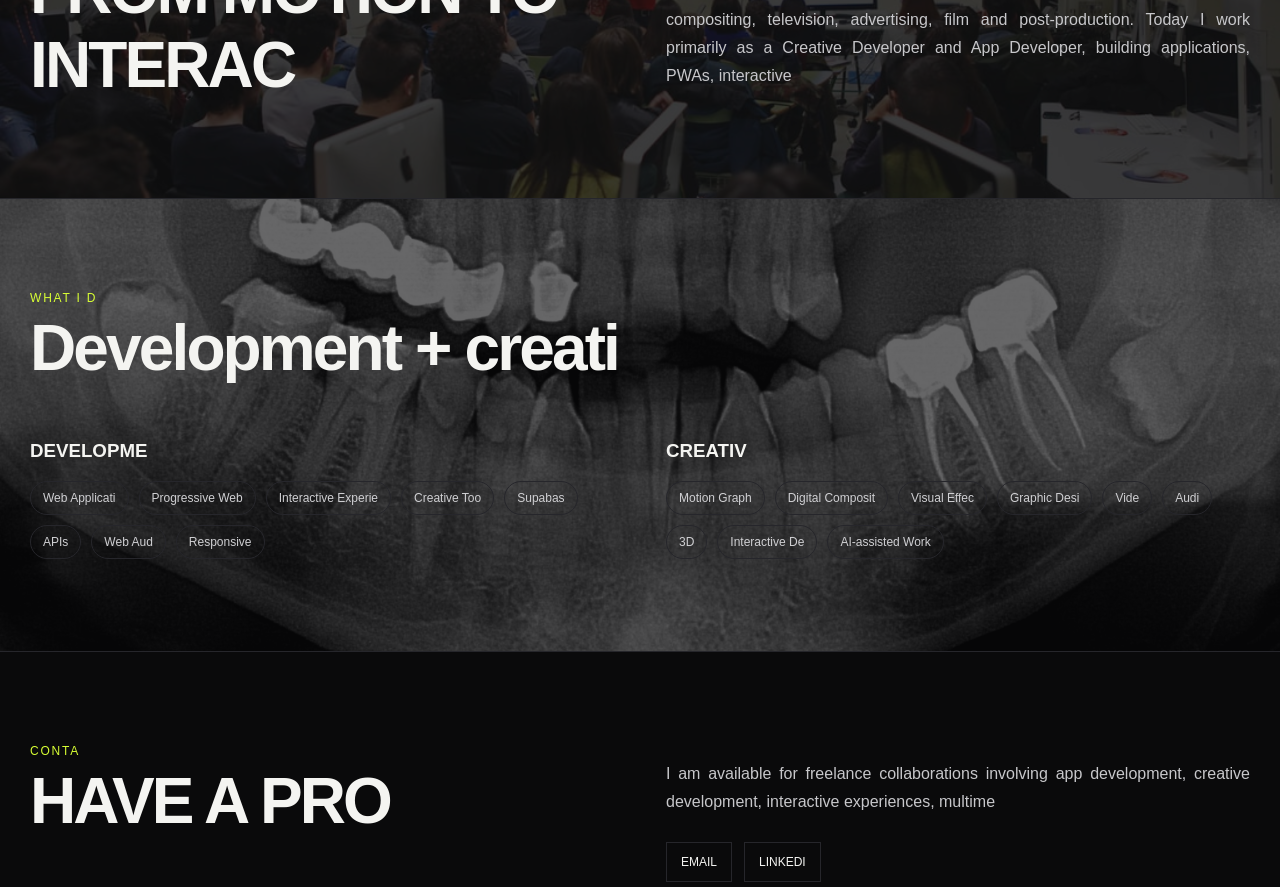
==== commit 233ab1dd: "Publish VIANDA VISUAL v1.3" ====
--- a/index.html
+++ b/index.html
@@ -28,7 +28,7 @@
 <div id="sections"></div>
 </main>
 
-<footer><div class="wrap"><strong id="footbrand"></strong> · <span id="footertext"></span> · <span class="footer-version">v1.18</span></div></footer>
+<footer><div class="wrap"><strong id="footbrand"></strong> · <span id="footertext"></span> · <span class="footer-version">v1.19</span></div></footer>
 
 <script>window.VV_PUBLIC_BUILD=true;window.VV_PUBLIC_PREFIX="";window.VV_PUBLISHED_ASSETS={"vv-image-disturbing-stories-app": "media/vv-image-disturbing-stories-app.png", "vv-image-project-1790260152347": "media/vv-image-project-1790260152347.png", "vv-image-project-1790260160814": "media/vv-image-project-1790260160814.png", "vv-item-disturbing-player": "media/vv-item-disturbing-player.png", "vv-image-banda-de-la-cala": "media/vv-image-banda-de-la-cala.png", "vv-image-project-1790260161949": "media/vv-image-project-1790260161949.png", "vv-item-project-1790276486719": "media/vv-item-project-1790276486719.png", "vv-item-project-1790276487764": "media/vv-item-project-1790276487764.png", "vv-image-lab-01": "media/vv-image-lab-01.jpg", "vv-bg-projects": "media/vv-bg-projects.png", "vv-bg-lab": "media/vv-bg-lab.png", "vv-site-bg-audiovisual": "media/vv-site-bg-audiovisual.jpg", "vv-site-bg-about": "media/vv-site-bg-about.jpg", "vv-bg-skills": "media/vv-bg-skills.jpg", "vv-site-bg-contact": "media/vv-site-bg-contact.png", "vv-site-bg-home": "media/vv-site-bg-home.webm", "vv-item-cv-experience-1": "media/vv-item-cv-experience-1.png", "vv-cv-experience-loop-cv-experience-1": "media/vv-cv-experience-loop-cv-experience-1.webm", "vv-item-cv-experience-2": "media/vv-item-cv-experience-2.png", "vv-cv-experience-loop-cv-experience-2": "media/vv-cv-experience-loop-cv-experience-2.webm", "vv-item-cv-experience-3": "media/vv-item-cv-experience-3.jpg", "vv-cv-experience-loop-cv-experience-3": "media/vv-cv-experience-loop-cv-experience-3.webm", "vv-item-cv-experience-4": "media/vv-item-cv-experience-4.jpg", "vv-cv-experience-loop-cv-experience-4": "media/vv-cv-experience-loop-cv-experience-4.webm", "vv-item-cv-experience-5": "media/vv-item-cv-experience-5.jpg", "vv-cv-experience-loop-cv-experience-5": "media/vv-cv-experience-loop-cv-experience-5.webm", "vv-item-cv-experience-6": "media/vv-item-cv-experience-6.jpg", "vv-cv-experience-loop-cv-experience-6": "media/vv-cv-experience-loop-cv-experience-6.webm", "vv-item-cv-experience-7": "media/vv-item-cv-experience-7.jpg", "vv-cv-experience-loop-cv-experience-7": "media/vv-cv-experience-loop-cv-experience-7.webm", "vv-item-cv-projects-1": "media/vv-item-cv-projects-1.png", "vv-item-cv-projects-2": "media/vv-item-cv-projects-2.png", "vv-item-cv-education-1": "media/vv-item-cv-education-1.png", "vv-item-cv-education-2": "media/vv-item-cv-education-2.png", "vv-item-cv-education-3": "media/vv-item-cv-education-3.jpg", "vv-cv-bg-hero": "media/vv-cv-bg-hero.jpg", "vv-cv-bg-experience": "media/vv-cv-bg-experience.jpg", "vv-cv-bg-projects": "media/vv-cv-bg-projects.png", "vv-cv-bg-education": "media/vv-cv-bg-education.png", "vv-cv-bg-languages": "media/vv-cv-bg-languages.png", "vv-cv-bg-heroMobile": "media/vv-cv-bg-heroMobile.jpg", "vv-cv-bg-pdfDesktop": "media/vv-cv-bg-pdfDesktop.jpg", "vv-cv-bg-pdfMobile": "media/vv-cv-bg-pdfMobile.jpg"};</script>
 <script src="shared/app.js?v=1.16"></script>
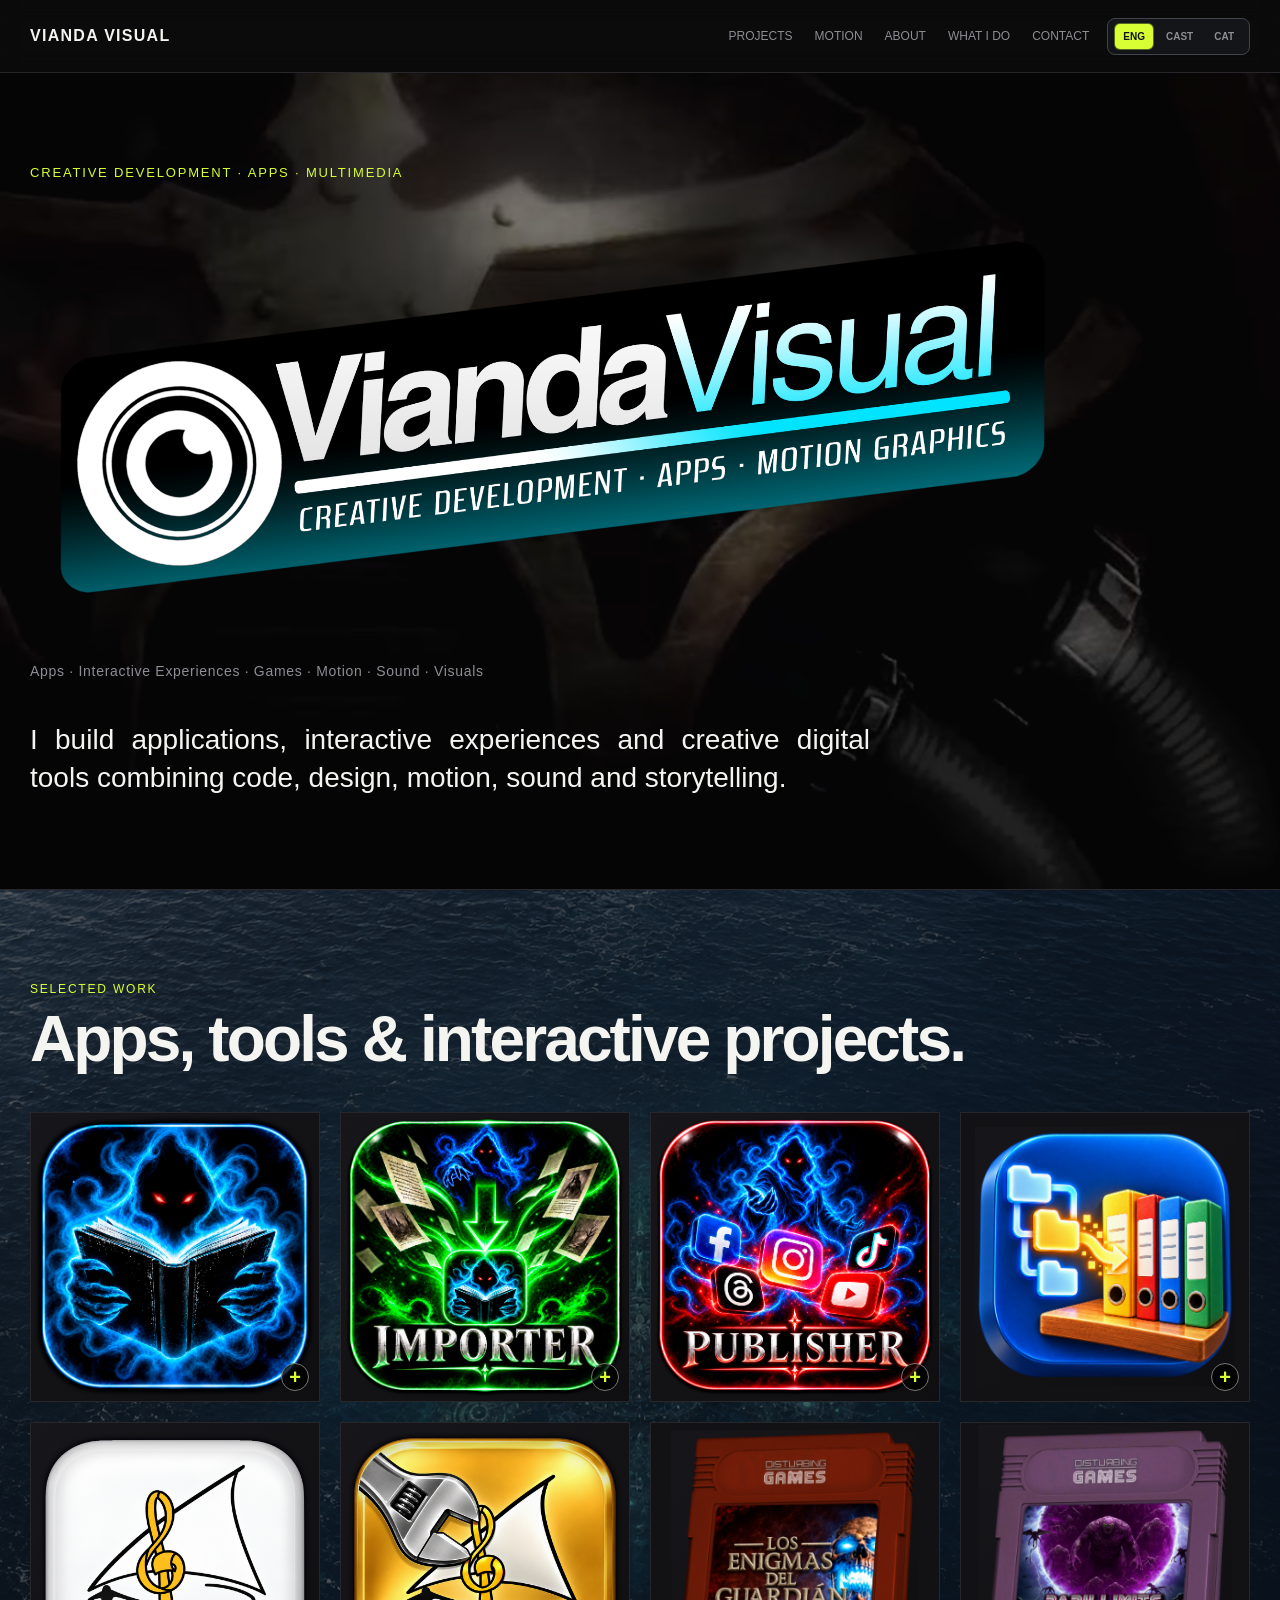
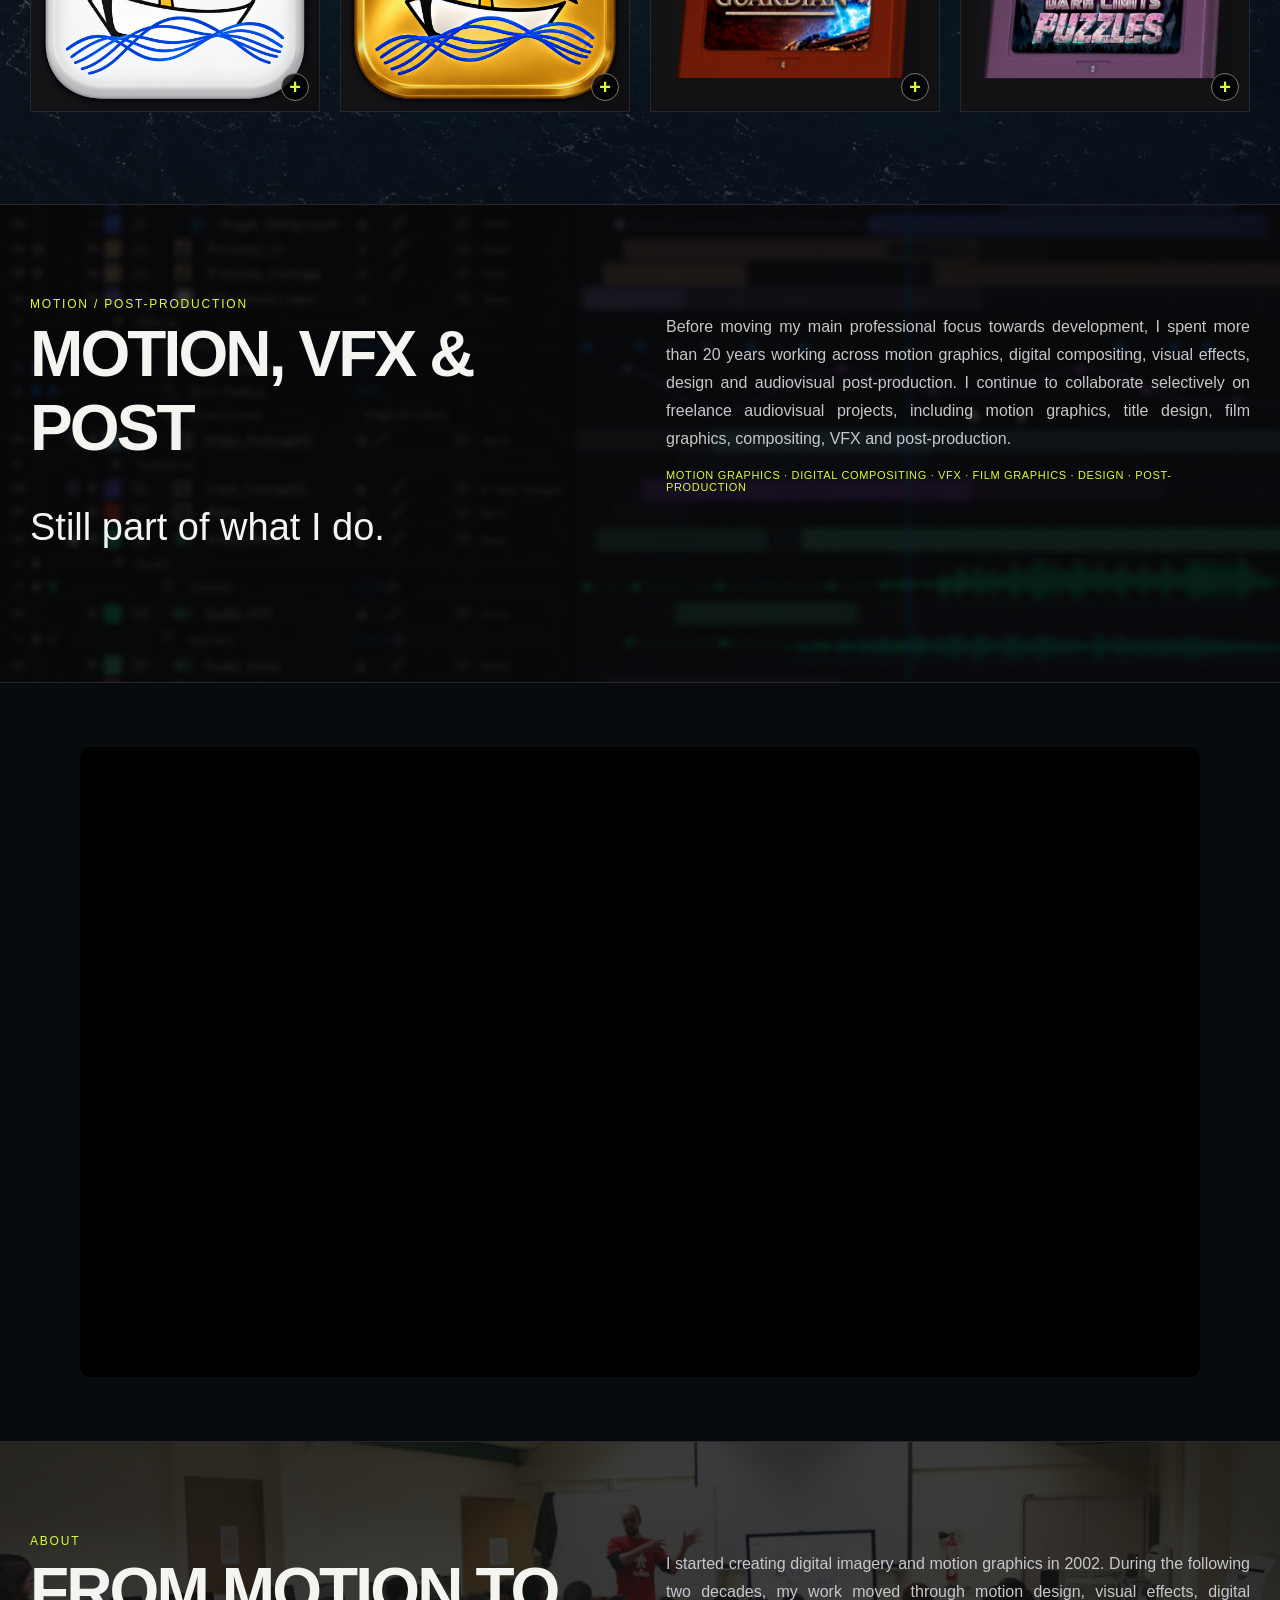
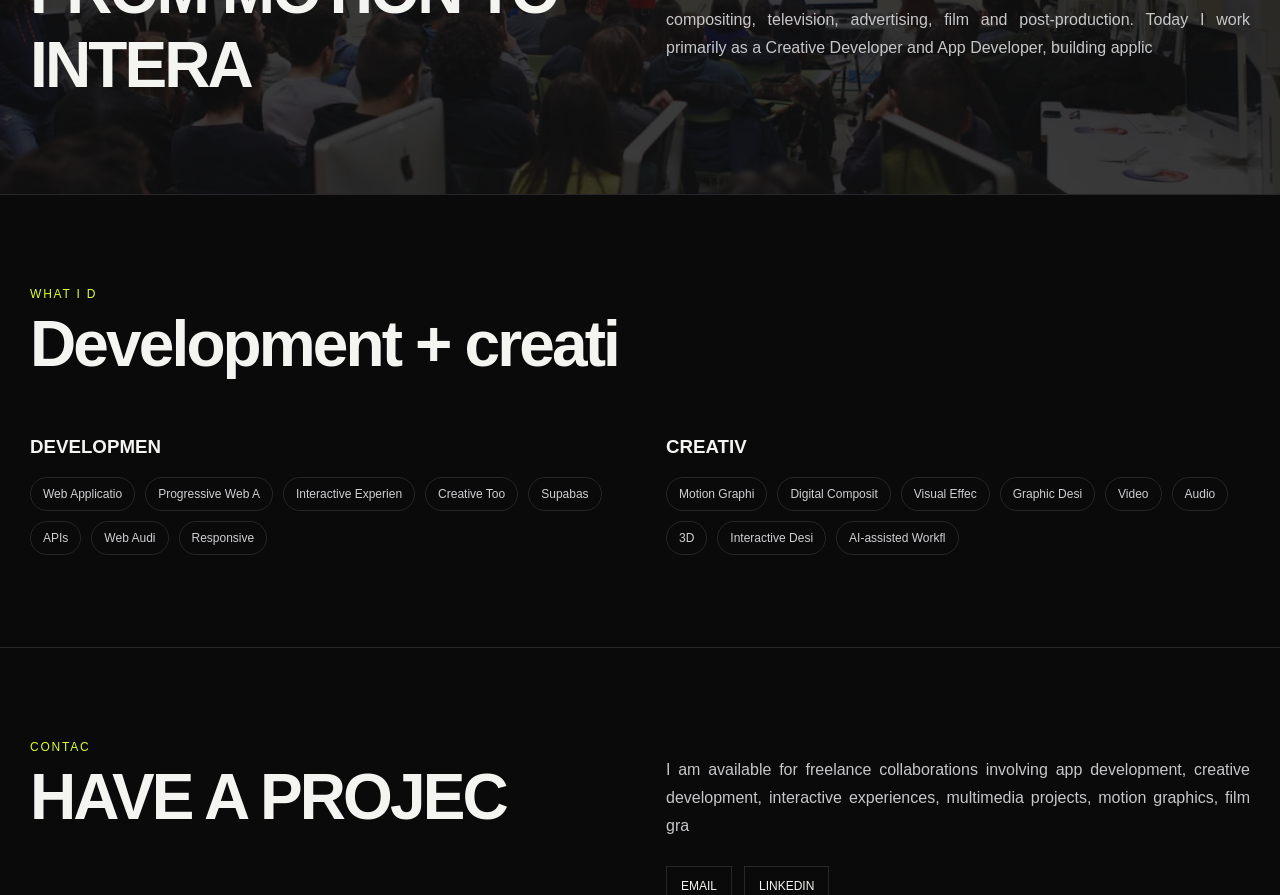
==== commit 19fcf043: "Publish VIANDA VISUAL v1.3" ====
--- a/index.html
+++ b/index.html
@@ -28,7 +28,7 @@
 <div id="sections"></div>
 </main>
 
-<footer><div class="wrap"><strong id="footbrand"></strong> · <span id="footertext"></span> · <span class="footer-version">v1.19</span></div></footer>
+<footer><div class="wrap"><strong id="footbrand"></strong> · <span id="footertext"></span> · <span class="footer-version">v1.20</span></div></footer>
 
 <script>window.VV_PUBLIC_BUILD=true;window.VV_PUBLIC_PREFIX="";window.VV_PUBLISHED_ASSETS={"vv-image-disturbing-stories-app": "media/vv-image-disturbing-stories-app.png", "vv-image-project-1790260152347": "media/vv-image-project-1790260152347.png", "vv-image-project-1790260160814": "media/vv-image-project-1790260160814.png", "vv-item-disturbing-player": "media/vv-item-disturbing-player.png", "vv-image-banda-de-la-cala": "media/vv-image-banda-de-la-cala.png", "vv-image-project-1790260161949": "media/vv-image-project-1790260161949.png", "vv-item-project-1790276486719": "media/vv-item-project-1790276486719.png", "vv-item-project-1790276487764": "media/vv-item-project-1790276487764.png", "vv-image-lab-01": "media/vv-image-lab-01.jpg", "vv-bg-projects": "media/vv-bg-projects.png", "vv-bg-lab": "media/vv-bg-lab.png", "vv-site-bg-audiovisual": "media/vv-site-bg-audiovisual.jpg", "vv-site-bg-about": "media/vv-site-bg-about.jpg", "vv-bg-skills": "media/vv-bg-skills.jpg", "vv-site-bg-contact": "media/vv-site-bg-contact.png", "vv-site-bg-home": "media/vv-site-bg-home.webm", "vv-item-cv-experience-1": "media/vv-item-cv-experience-1.png", "vv-cv-experience-loop-cv-experience-1": "media/vv-cv-experience-loop-cv-experience-1.webm", "vv-item-cv-experience-2": "media/vv-item-cv-experience-2.png", "vv-cv-experience-loop-cv-experience-2": "media/vv-cv-experience-loop-cv-experience-2.webm", "vv-item-cv-experience-3": "media/vv-item-cv-experience-3.jpg", "vv-cv-experience-loop-cv-experience-3": "media/vv-cv-experience-loop-cv-experience-3.webm", "vv-item-cv-experience-4": "media/vv-item-cv-experience-4.jpg", "vv-cv-experience-loop-cv-experience-4": "media/vv-cv-experience-loop-cv-experience-4.webm", "vv-item-cv-experience-5": "media/vv-item-cv-experience-5.jpg", "vv-cv-experience-loop-cv-experience-5": "media/vv-cv-experience-loop-cv-experience-5.webm", "vv-item-cv-experience-6": "media/vv-item-cv-experience-6.jpg", "vv-cv-experience-loop-cv-experience-6": "media/vv-cv-experience-loop-cv-experience-6.webm", "vv-item-cv-experience-7": "media/vv-item-cv-experience-7.jpg", "vv-cv-experience-loop-cv-experience-7": "media/vv-cv-experience-loop-cv-experience-7.webm", "vv-item-cv-projects-1": "media/vv-item-cv-projects-1.png", "vv-item-cv-projects-2": "media/vv-item-cv-projects-2.png", "vv-item-cv-education-1": "media/vv-item-cv-education-1.png", "vv-item-cv-education-2": "media/vv-item-cv-education-2.png", "vv-item-cv-education-3": "media/vv-item-cv-education-3.jpg", "vv-cv-bg-hero": "media/vv-cv-bg-hero.jpg", "vv-cv-bg-experience": "media/vv-cv-bg-experience.jpg", "vv-cv-bg-projects": "media/vv-cv-bg-projects.png", "vv-cv-bg-education": "media/vv-cv-bg-education.png", "vv-cv-bg-languages": "media/vv-cv-bg-languages.png", "vv-cv-bg-heroMobile": "media/vv-cv-bg-heroMobile.jpg", "vv-cv-bg-pdfDesktop": "media/vv-cv-bg-pdfDesktop.jpg", "vv-cv-bg-pdfMobile": "media/vv-cv-bg-pdfMobile.jpg"};</script>
 <script src="shared/app.js?v=1.16"></script>
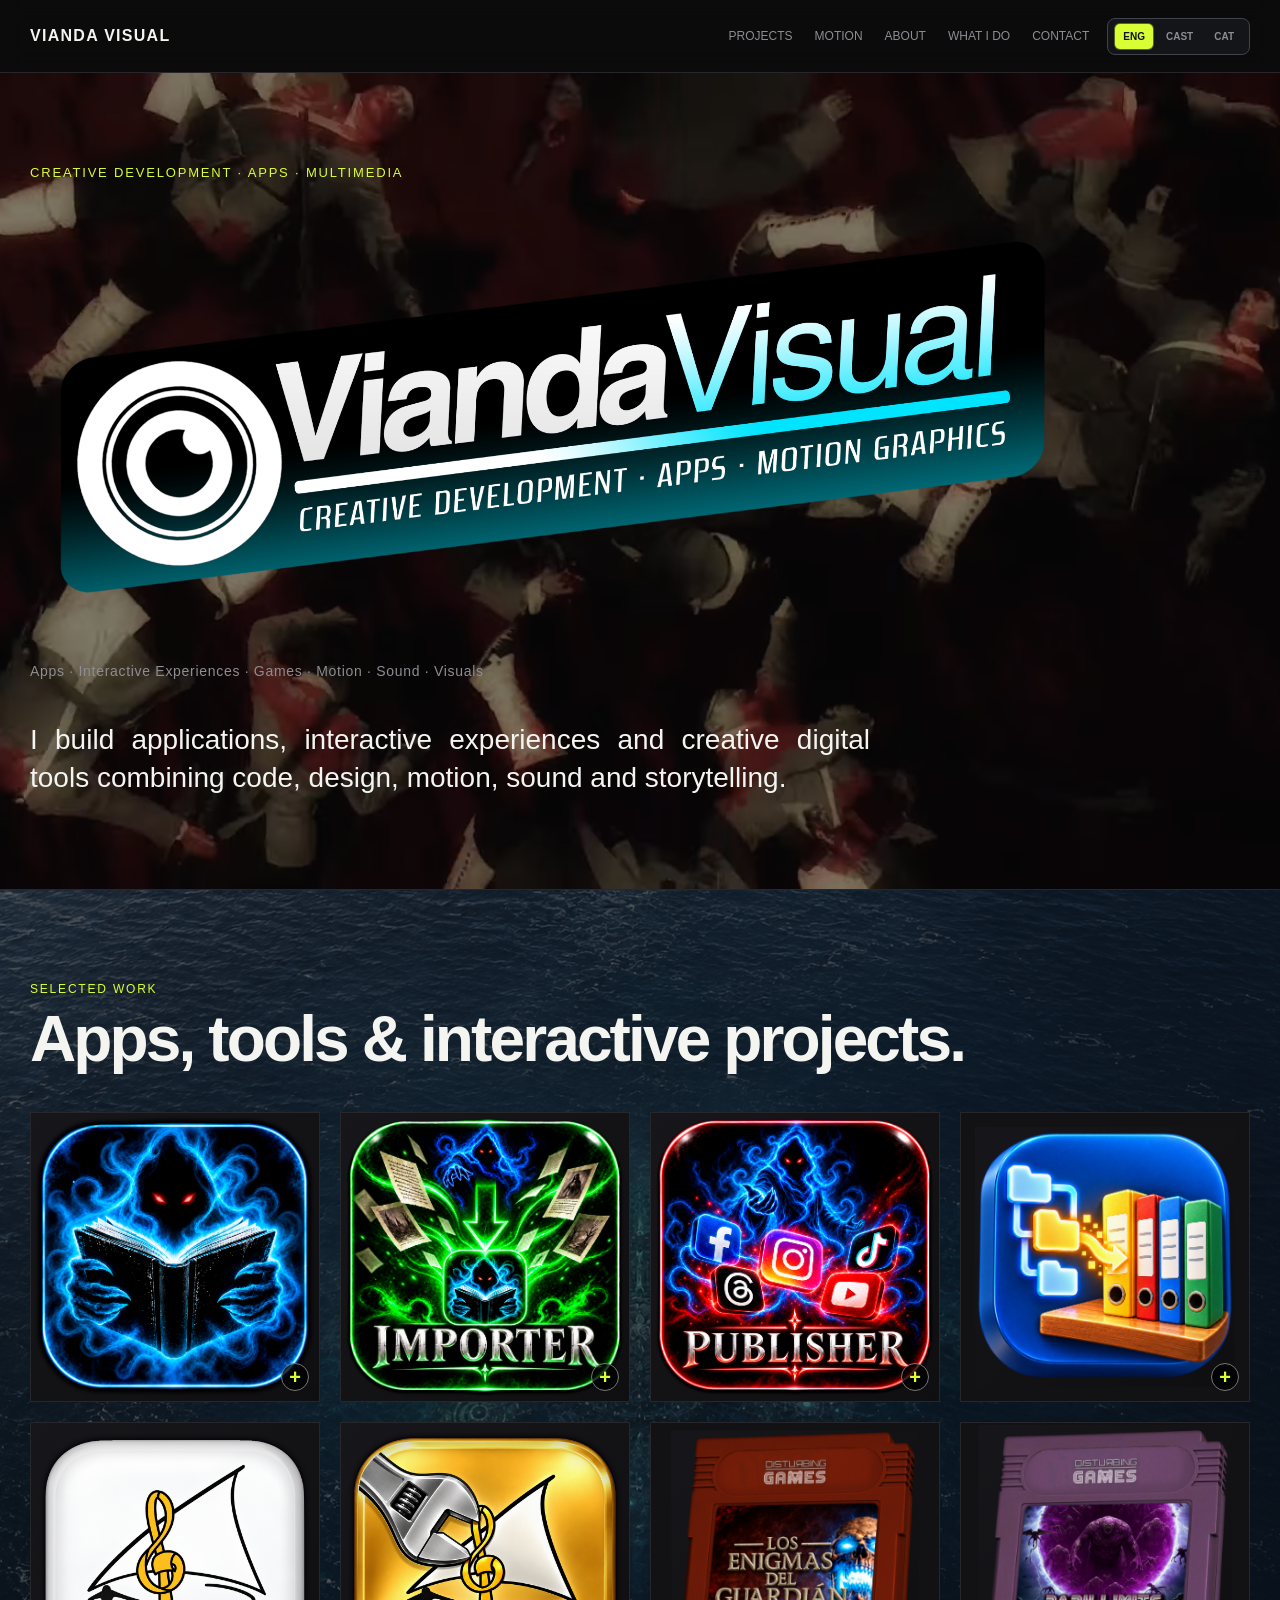
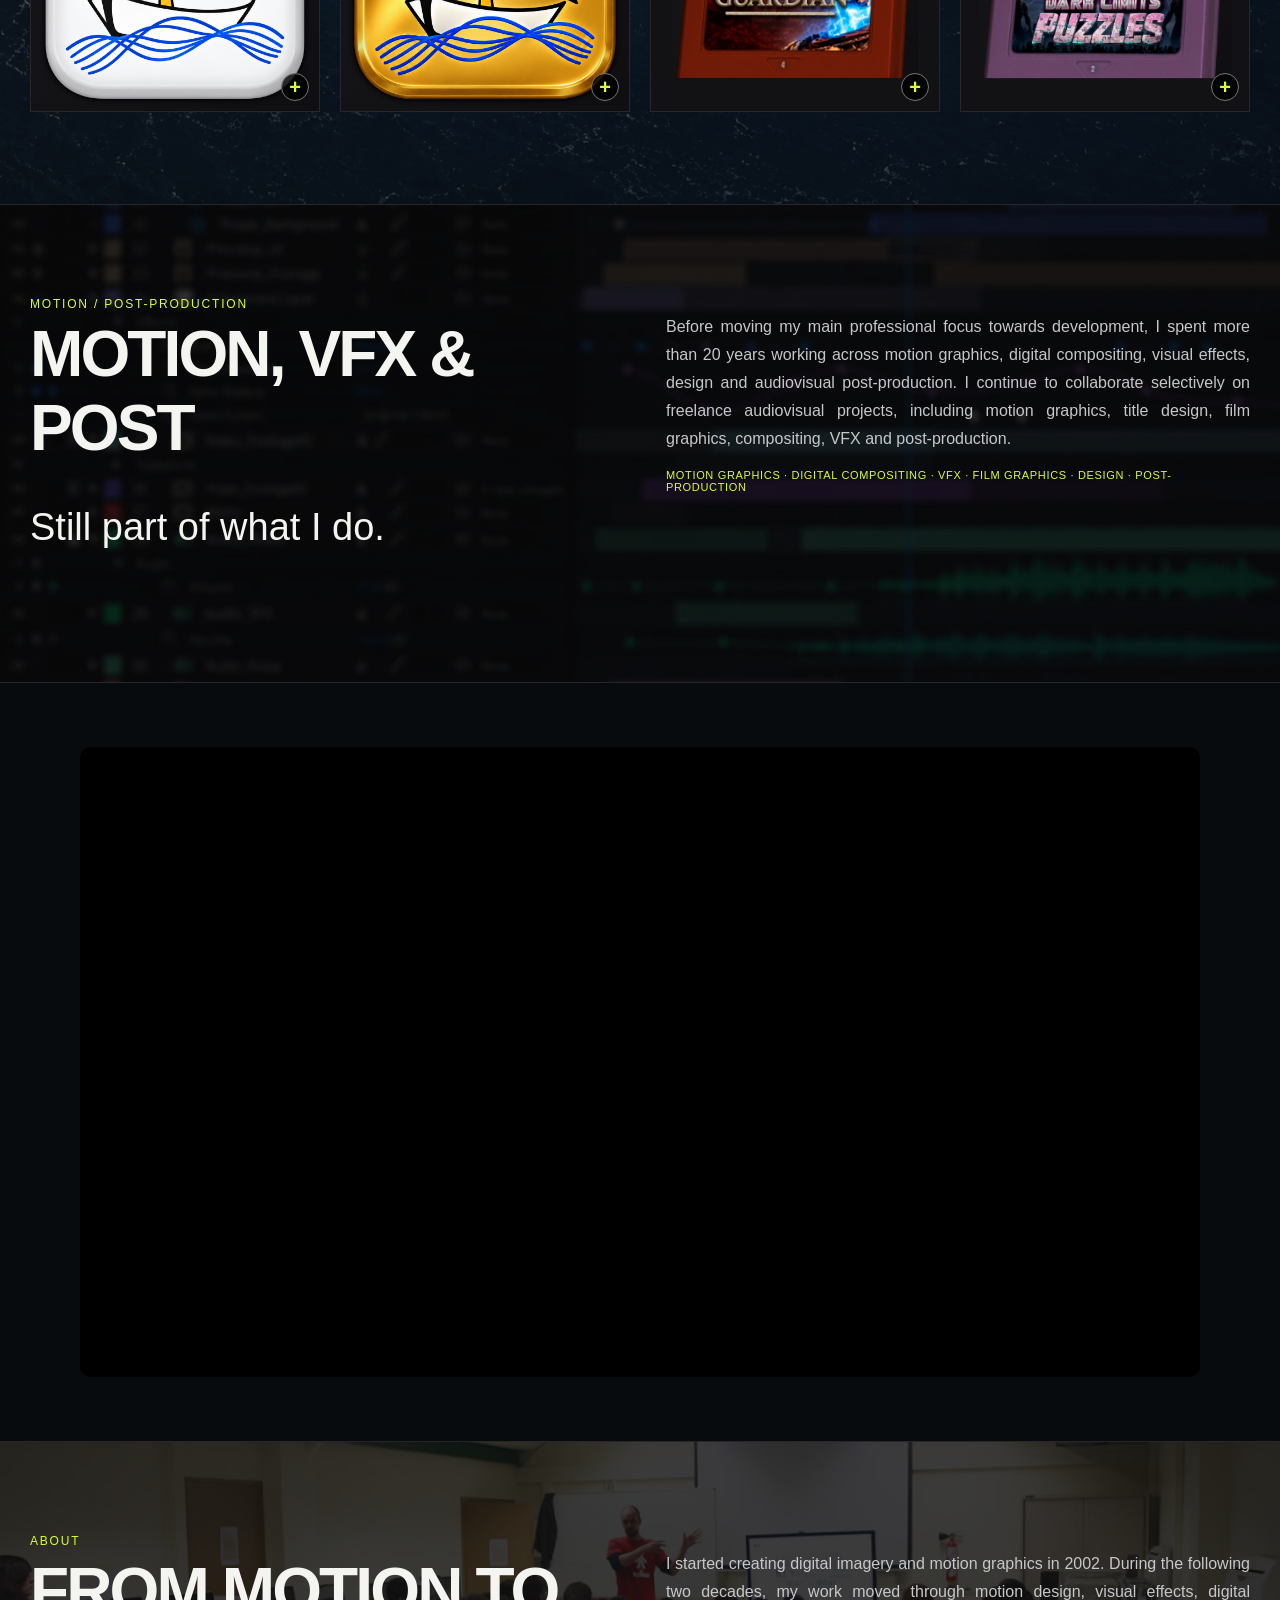
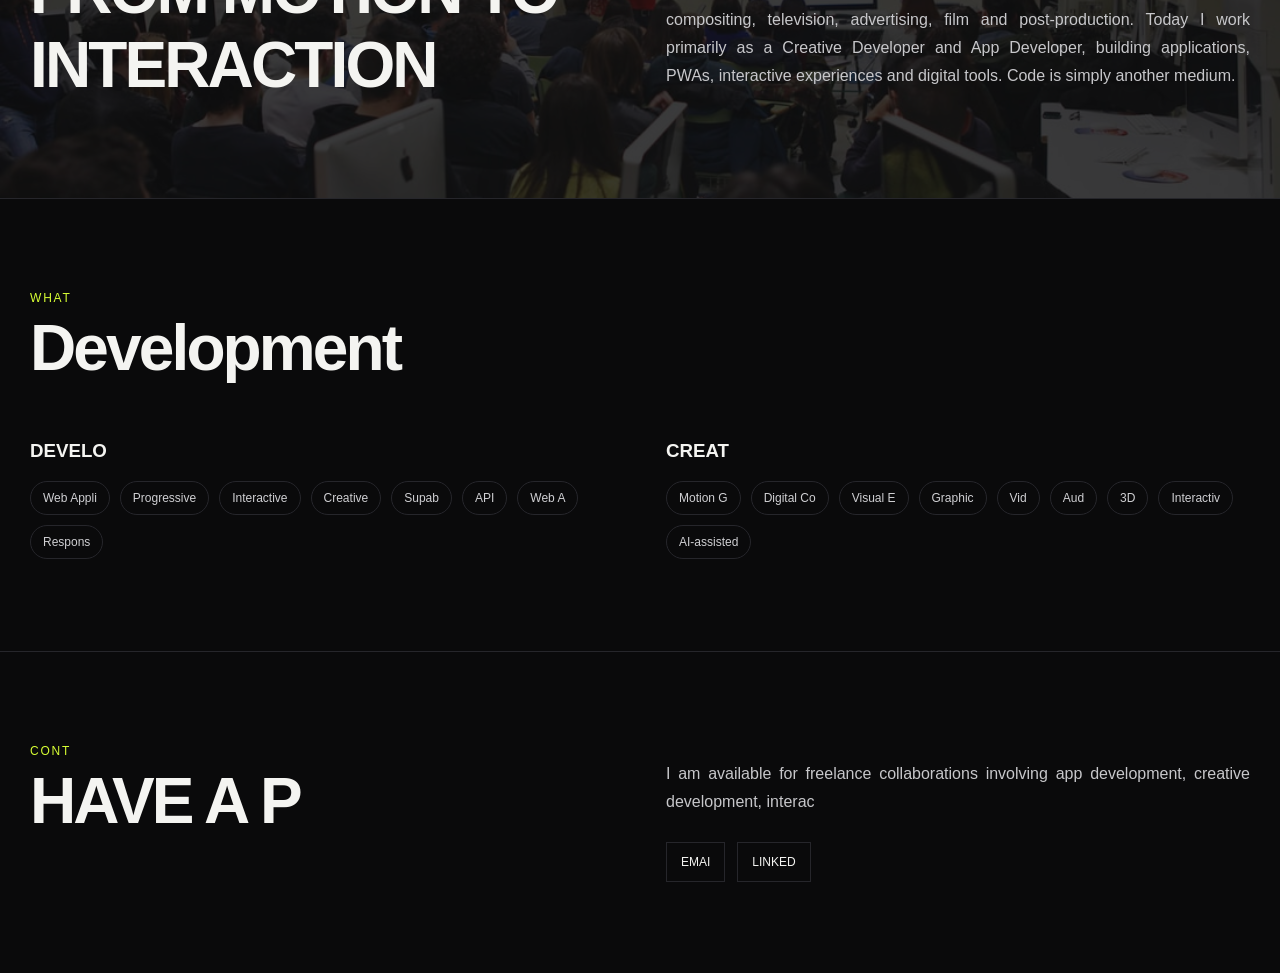
==== commit a7ff902b: "Publish VIANDA VISUAL v1.3" ====
--- a/index.html
+++ b/index.html
@@ -28,7 +28,7 @@
 <div id="sections"></div>
 </main>
 
-<footer><div class="wrap"><strong id="footbrand"></strong> · <span id="footertext"></span> · <span class="footer-version">v1.20</span></div></footer>
+<footer><div class="wrap"><strong id="footbrand"></strong> · <span id="footertext"></span> · <span class="footer-version">v1.21</span></div></footer>
 
 <script>window.VV_PUBLIC_BUILD=true;window.VV_PUBLIC_PREFIX="";window.VV_PUBLISHED_ASSETS={"vv-image-disturbing-stories-app": "media/vv-image-disturbing-stories-app.png", "vv-image-project-1790260152347": "media/vv-image-project-1790260152347.png", "vv-image-project-1790260160814": "media/vv-image-project-1790260160814.png", "vv-item-disturbing-player": "media/vv-item-disturbing-player.png", "vv-image-banda-de-la-cala": "media/vv-image-banda-de-la-cala.png", "vv-image-project-1790260161949": "media/vv-image-project-1790260161949.png", "vv-item-project-1790276486719": "media/vv-item-project-1790276486719.png", "vv-item-project-1790276487764": "media/vv-item-project-1790276487764.png", "vv-image-lab-01": "media/vv-image-lab-01.jpg", "vv-bg-projects": "media/vv-bg-projects.png", "vv-bg-lab": "media/vv-bg-lab.png", "vv-site-bg-audiovisual": "media/vv-site-bg-audiovisual.jpg", "vv-site-bg-about": "media/vv-site-bg-about.jpg", "vv-bg-skills": "media/vv-bg-skills.jpg", "vv-site-bg-contact": "media/vv-site-bg-contact.png", "vv-site-bg-home": "media/vv-site-bg-home.webm", "vv-item-cv-experience-1": "media/vv-item-cv-experience-1.png", "vv-cv-experience-loop-cv-experience-1": "media/vv-cv-experience-loop-cv-experience-1.webm", "vv-item-cv-experience-2": "media/vv-item-cv-experience-2.png", "vv-cv-experience-loop-cv-experience-2": "media/vv-cv-experience-loop-cv-experience-2.webm", "vv-item-cv-experience-3": "media/vv-item-cv-experience-3.jpg", "vv-cv-experience-loop-cv-experience-3": "media/vv-cv-experience-loop-cv-experience-3.webm", "vv-item-cv-experience-4": "media/vv-item-cv-experience-4.jpg", "vv-cv-experience-loop-cv-experience-4": "media/vv-cv-experience-loop-cv-experience-4.webm", "vv-item-cv-experience-5": "media/vv-item-cv-experience-5.jpg", "vv-cv-experience-loop-cv-experience-5": "media/vv-cv-experience-loop-cv-experience-5.webm", "vv-item-cv-experience-6": "media/vv-item-cv-experience-6.jpg", "vv-cv-experience-loop-cv-experience-6": "media/vv-cv-experience-loop-cv-experience-6.webm", "vv-item-cv-experience-7": "media/vv-item-cv-experience-7.jpg", "vv-cv-experience-loop-cv-experience-7": "media/vv-cv-experience-loop-cv-experience-7.webm", "vv-item-cv-projects-1": "media/vv-item-cv-projects-1.png", "vv-item-cv-projects-2": "media/vv-item-cv-projects-2.png", "vv-item-cv-education-1": "media/vv-item-cv-education-1.png", "vv-item-cv-education-2": "media/vv-item-cv-education-2.png", "vv-item-cv-education-3": "media/vv-item-cv-education-3.jpg", "vv-cv-bg-hero": "media/vv-cv-bg-hero.jpg", "vv-cv-bg-experience": "media/vv-cv-bg-experience.jpg", "vv-cv-bg-projects": "media/vv-cv-bg-projects.png", "vv-cv-bg-education": "media/vv-cv-bg-education.png", "vv-cv-bg-languages": "media/vv-cv-bg-languages.png", "vv-cv-bg-heroMobile": "media/vv-cv-bg-heroMobile.jpg", "vv-cv-bg-pdfDesktop": "media/vv-cv-bg-pdfDesktop.jpg", "vv-cv-bg-pdfMobile": "media/vv-cv-bg-pdfMobile.jpg"};</script>
 <script src="shared/app.js?v=1.16"></script>
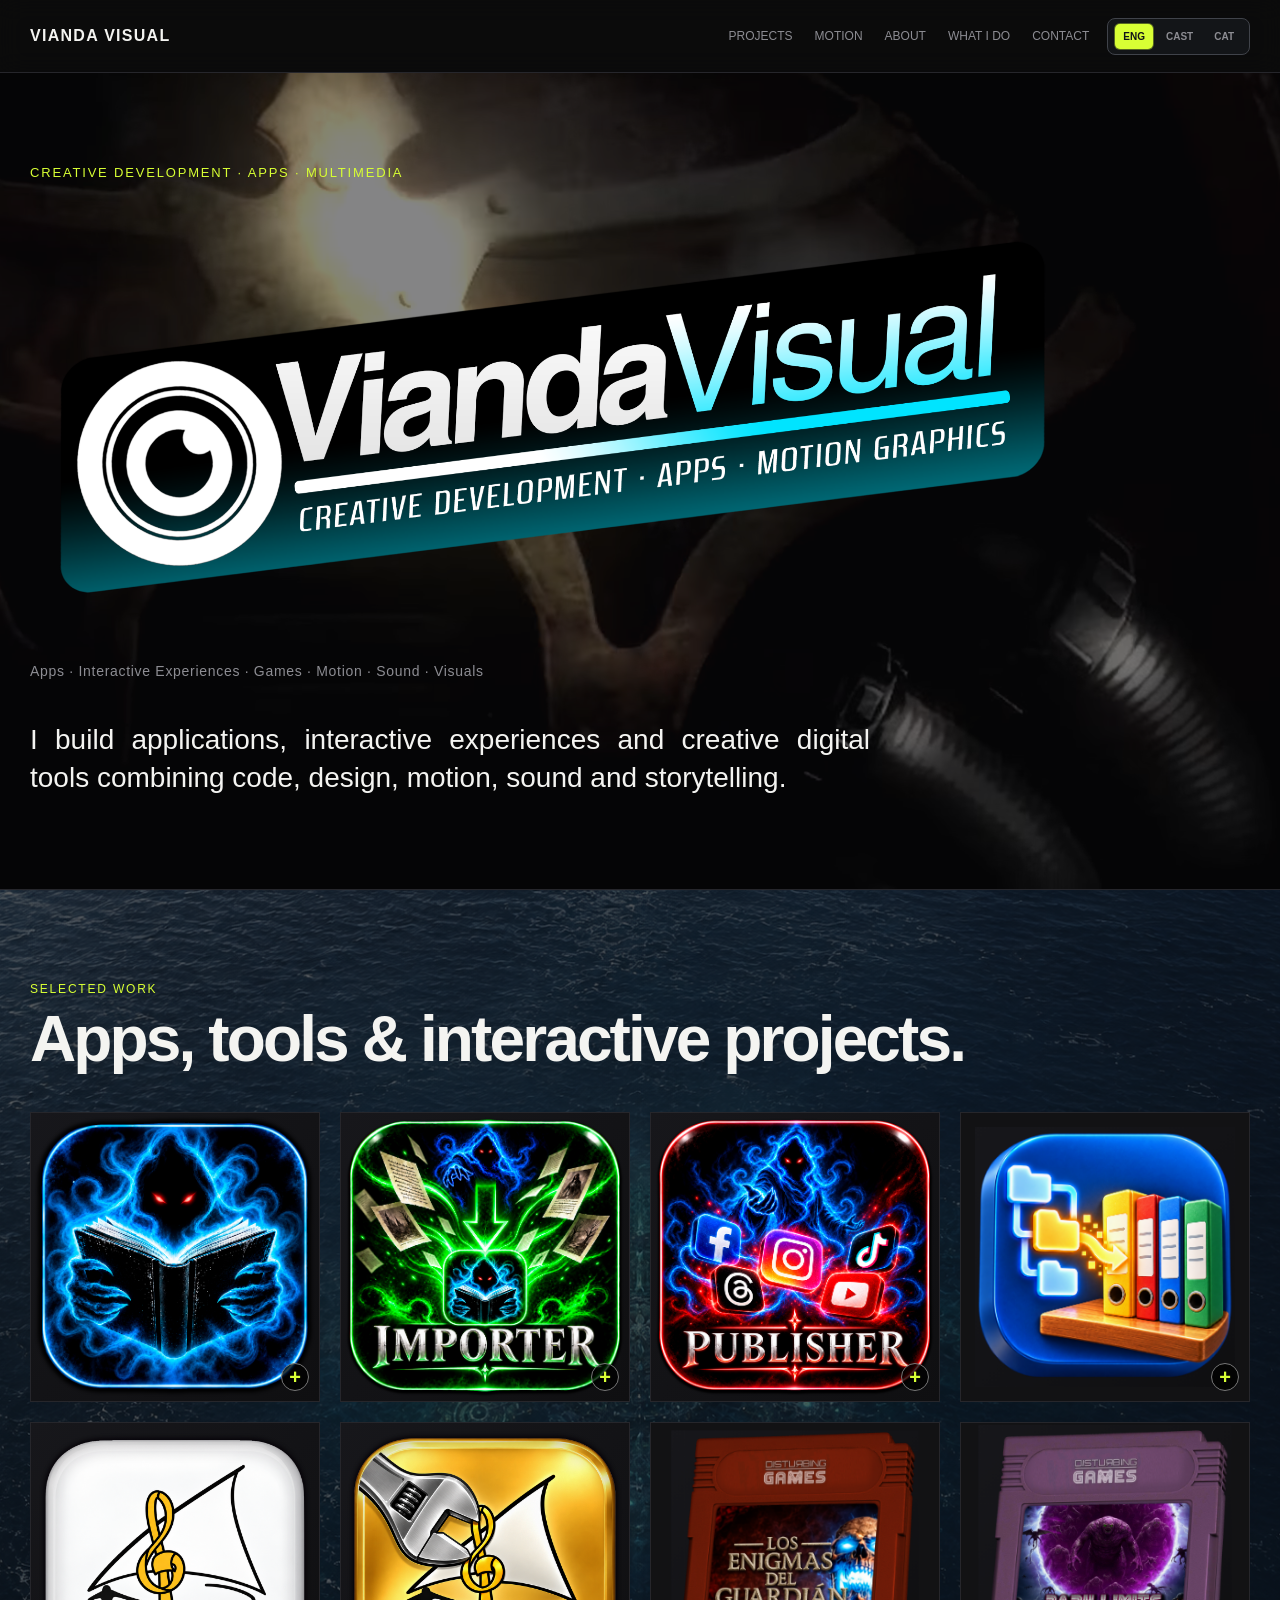
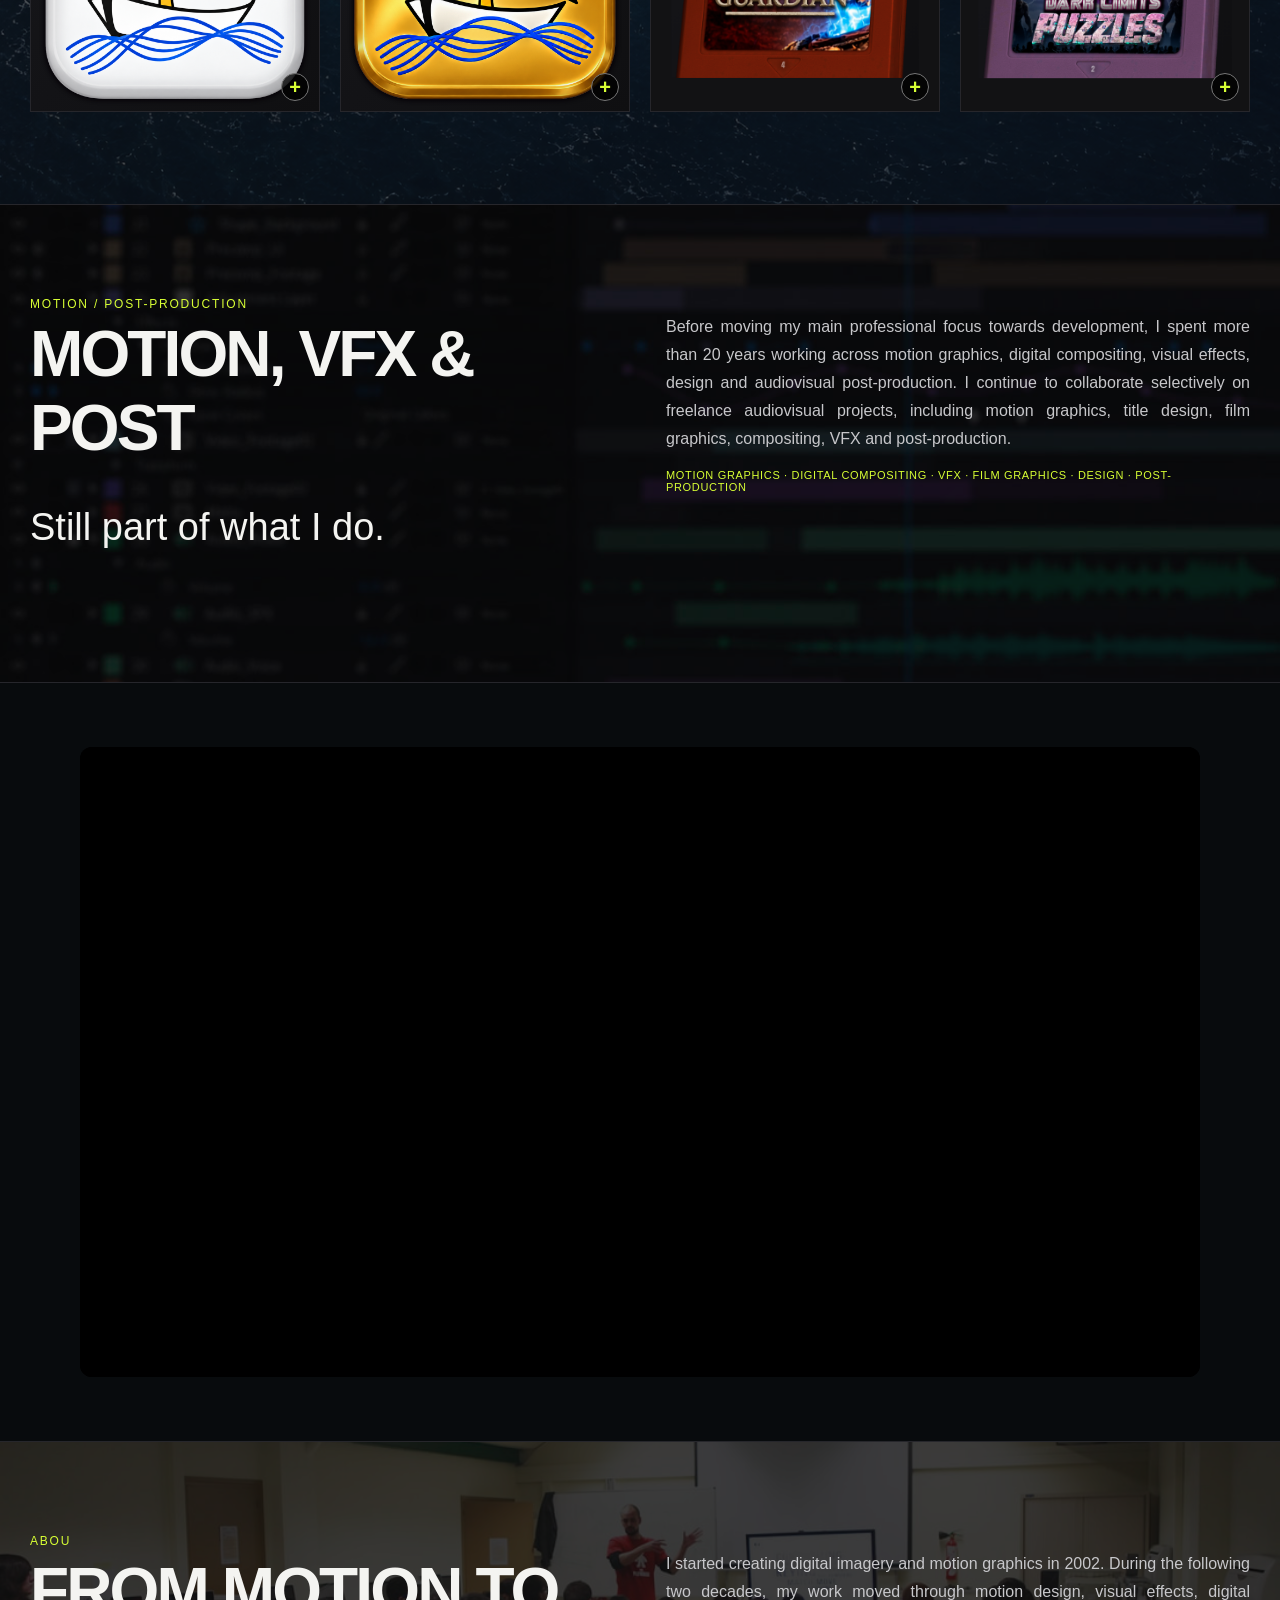
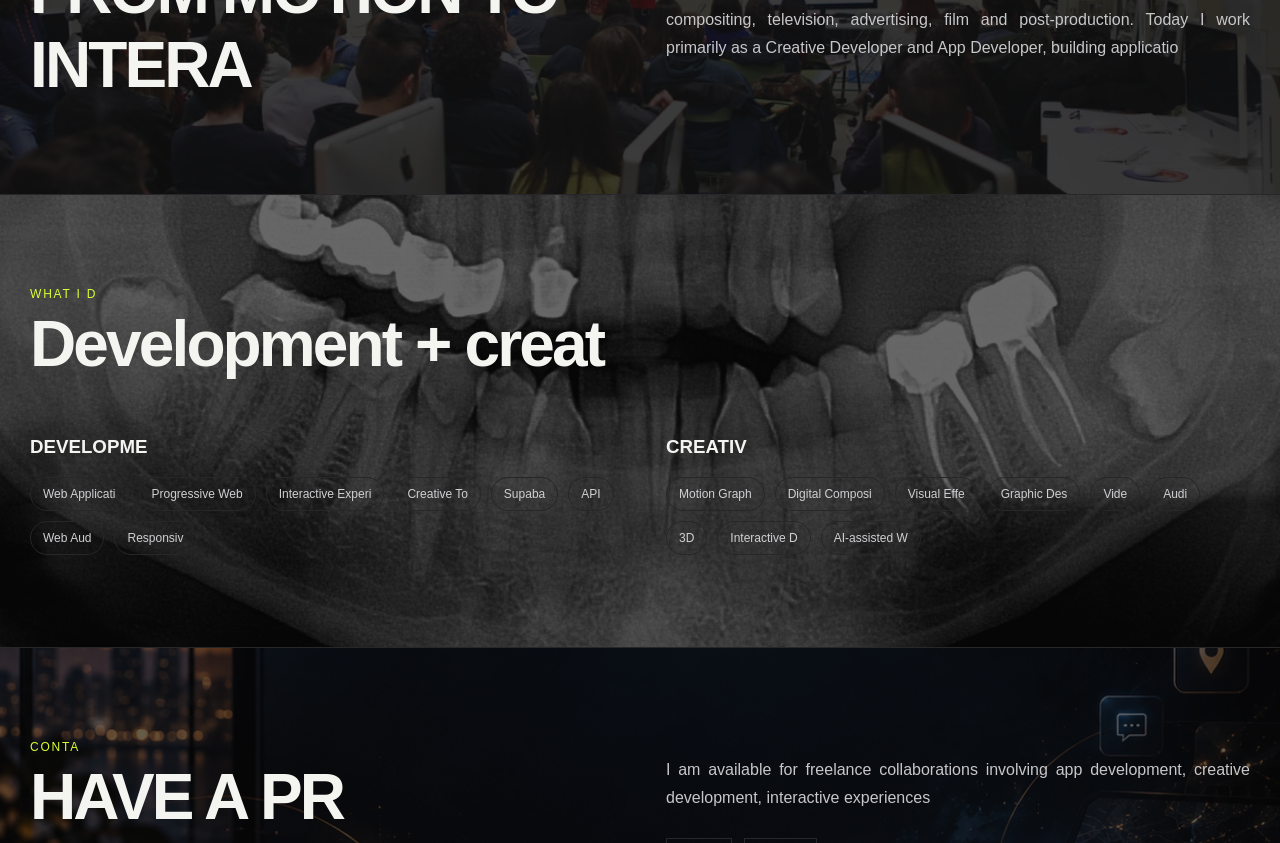
==== commit 92bee2da: "Publish VIANDA VISUAL v1.3" ====
--- a/index.html
+++ b/index.html
@@ -28,7 +28,7 @@
 <div id="sections"></div>
 </main>
 
-<footer><div class="wrap"><strong id="footbrand"></strong> · <span id="footertext"></span> · <span class="footer-version">v1.21</span></div></footer>
+<footer><div class="wrap"><strong id="footbrand"></strong> · <span id="footertext"></span> · <span class="footer-version">v1.22</span></div></footer>
 
 <script>window.VV_PUBLIC_BUILD=true;window.VV_PUBLIC_PREFIX="";window.VV_PUBLISHED_ASSETS={"vv-image-disturbing-stories-app": "media/vv-image-disturbing-stories-app.png", "vv-image-project-1790260152347": "media/vv-image-project-1790260152347.png", "vv-image-project-1790260160814": "media/vv-image-project-1790260160814.png", "vv-item-disturbing-player": "media/vv-item-disturbing-player.png", "vv-image-banda-de-la-cala": "media/vv-image-banda-de-la-cala.png", "vv-image-project-1790260161949": "media/vv-image-project-1790260161949.png", "vv-item-project-1790276486719": "media/vv-item-project-1790276486719.png", "vv-item-project-1790276487764": "media/vv-item-project-1790276487764.png", "vv-image-lab-01": "media/vv-image-lab-01.jpg", "vv-bg-projects": "media/vv-bg-projects.png", "vv-bg-lab": "media/vv-bg-lab.png", "vv-site-bg-audiovisual": "media/vv-site-bg-audiovisual.jpg", "vv-site-bg-about": "media/vv-site-bg-about.jpg", "vv-bg-skills": "media/vv-bg-skills.jpg", "vv-site-bg-contact": "media/vv-site-bg-contact.png", "vv-site-bg-home": "media/vv-site-bg-home.webm", "vv-item-cv-experience-1": "media/vv-item-cv-experience-1.png", "vv-cv-experience-loop-cv-experience-1": "media/vv-cv-experience-loop-cv-experience-1.webm", "vv-item-cv-experience-2": "media/vv-item-cv-experience-2.png", "vv-cv-experience-loop-cv-experience-2": "media/vv-cv-experience-loop-cv-experience-2.webm", "vv-item-cv-experience-3": "media/vv-item-cv-experience-3.jpg", "vv-cv-experience-loop-cv-experience-3": "media/vv-cv-experience-loop-cv-experience-3.webm", "vv-item-cv-experience-4": "media/vv-item-cv-experience-4.jpg", "vv-cv-experience-loop-cv-experience-4": "media/vv-cv-experience-loop-cv-experience-4.webm", "vv-item-cv-experience-5": "media/vv-item-cv-experience-5.jpg", "vv-cv-experience-loop-cv-experience-5": "media/vv-cv-experience-loop-cv-experience-5.webm", "vv-item-cv-experience-6": "media/vv-item-cv-experience-6.jpg", "vv-cv-experience-loop-cv-experience-6": "media/vv-cv-experience-loop-cv-experience-6.webm", "vv-item-cv-experience-7": "media/vv-item-cv-experience-7.jpg", "vv-cv-experience-loop-cv-experience-7": "media/vv-cv-experience-loop-cv-experience-7.webm", "vv-item-cv-projects-1": "media/vv-item-cv-projects-1.png", "vv-item-cv-projects-2": "media/vv-item-cv-projects-2.png", "vv-item-cv-education-1": "media/vv-item-cv-education-1.png", "vv-item-cv-education-2": "media/vv-item-cv-education-2.png", "vv-item-cv-education-3": "media/vv-item-cv-education-3.jpg", "vv-cv-bg-hero": "media/vv-cv-bg-hero.jpg", "vv-cv-bg-experience": "media/vv-cv-bg-experience.jpg", "vv-cv-bg-projects": "media/vv-cv-bg-projects.png", "vv-cv-bg-education": "media/vv-cv-bg-education.png", "vv-cv-bg-languages": "media/vv-cv-bg-languages.png", "vv-cv-bg-heroMobile": "media/vv-cv-bg-heroMobile.jpg", "vv-cv-bg-pdfDesktop": "media/vv-cv-bg-pdfDesktop.jpg", "vv-cv-bg-pdfMobile": "media/vv-cv-bg-pdfMobile.jpg"};</script>
 <script src="shared/app.js?v=1.16"></script>
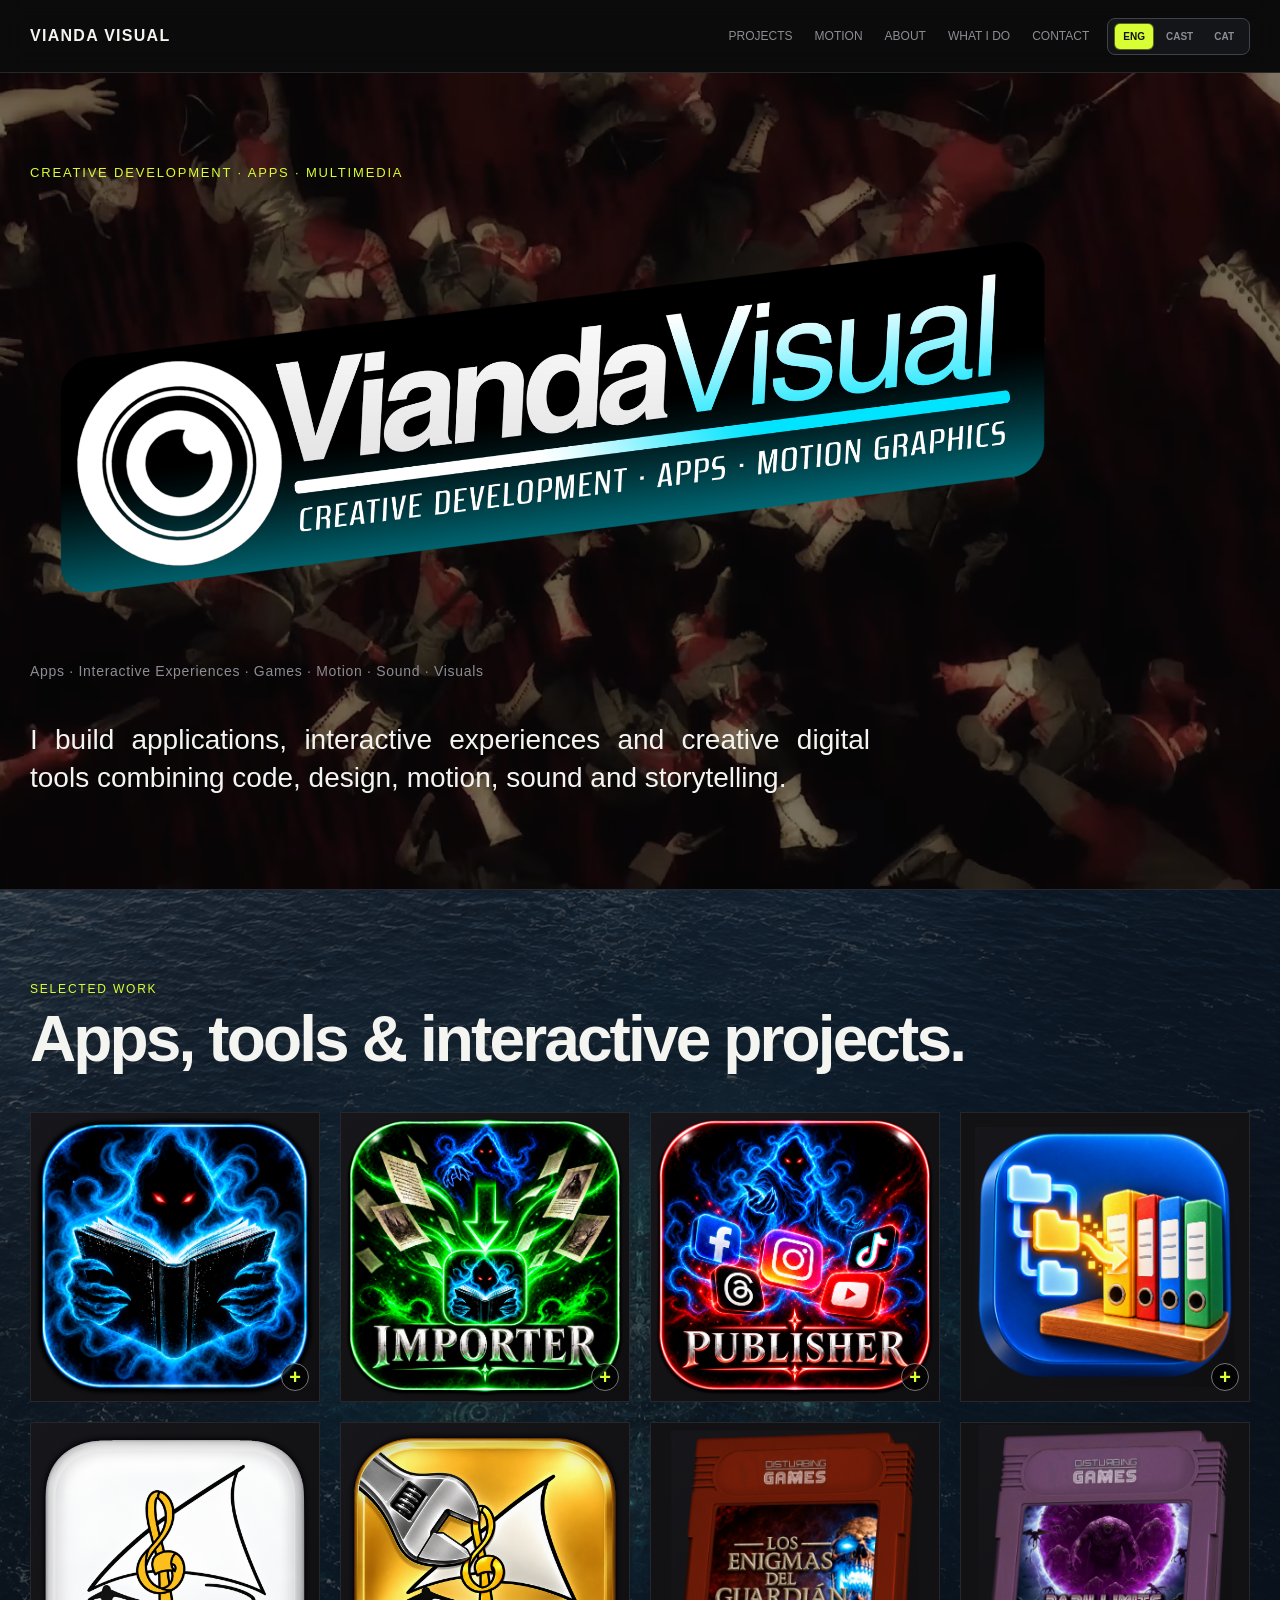
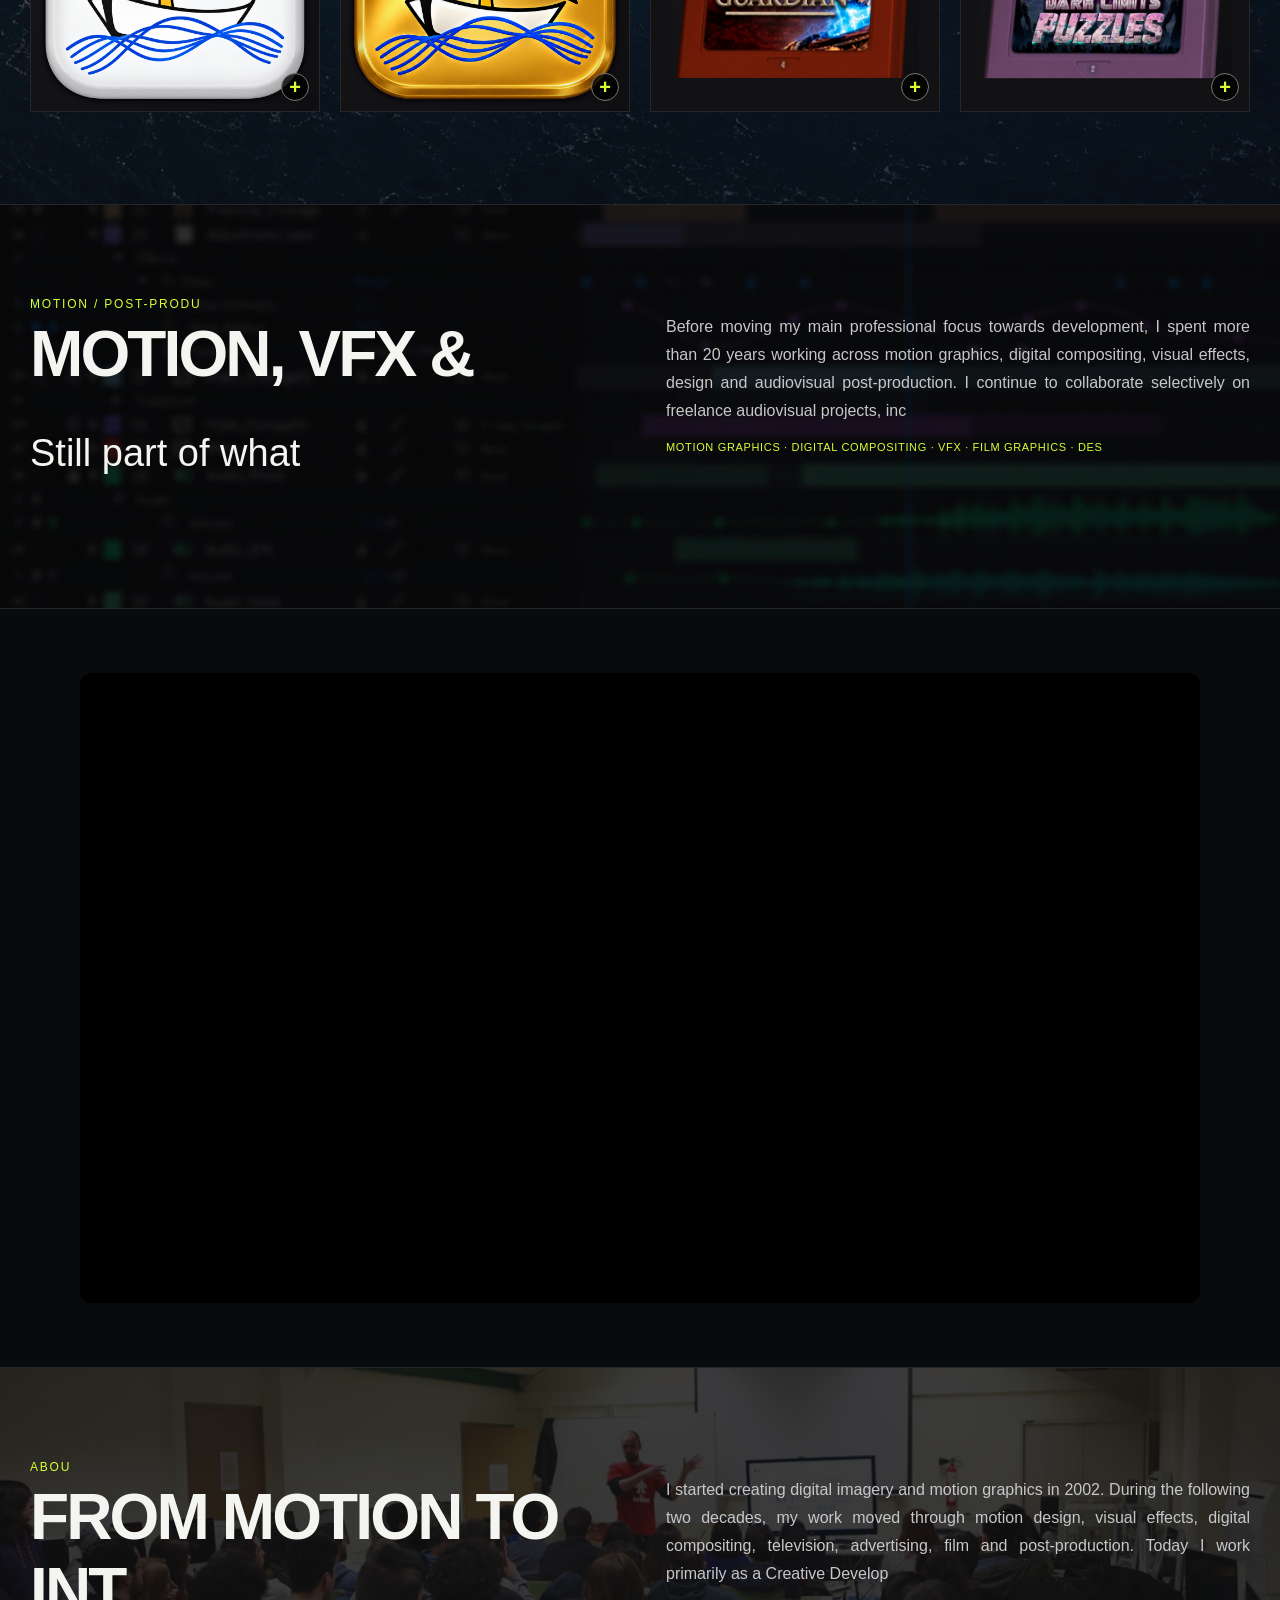
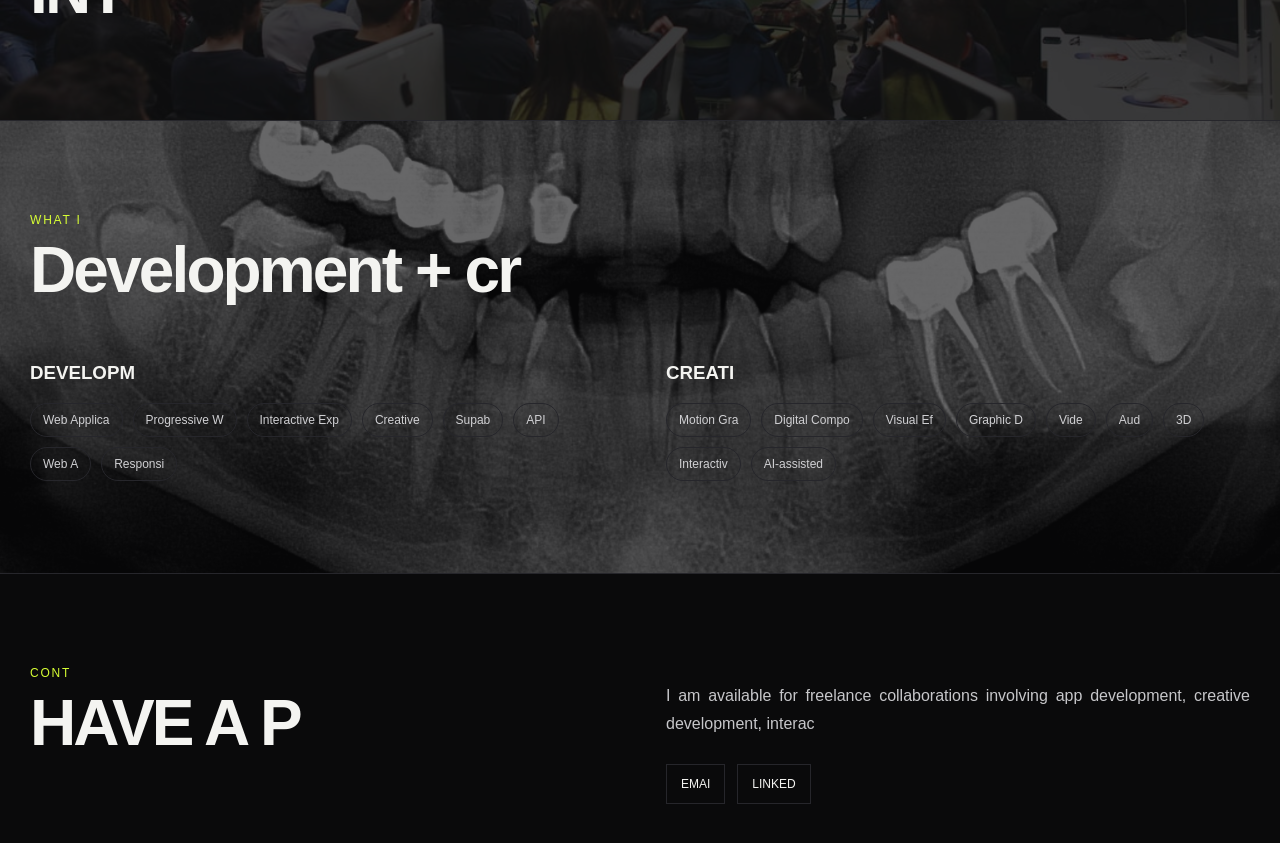
==== commit 0c3989c5: "Publish VIANDA VISUAL v1.3" ====
--- a/index.html
+++ b/index.html
@@ -28,7 +28,7 @@
 <div id="sections"></div>
 </main>
 
-<footer><div class="wrap"><strong id="footbrand"></strong> · <span id="footertext"></span> · <span class="footer-version">v1.22</span></div></footer>
+<footer><div class="wrap"><strong id="footbrand"></strong> · <span id="footertext"></span> · <span class="footer-version">v1.23</span></div></footer>
 
 <script>window.VV_PUBLIC_BUILD=true;window.VV_PUBLIC_PREFIX="";window.VV_PUBLISHED_ASSETS={"vv-image-disturbing-stories-app": "media/vv-image-disturbing-stories-app.png", "vv-image-project-1790260152347": "media/vv-image-project-1790260152347.png", "vv-image-project-1790260160814": "media/vv-image-project-1790260160814.png", "vv-item-disturbing-player": "media/vv-item-disturbing-player.png", "vv-image-banda-de-la-cala": "media/vv-image-banda-de-la-cala.png", "vv-image-project-1790260161949": "media/vv-image-project-1790260161949.png", "vv-item-project-1790276486719": "media/vv-item-project-1790276486719.png", "vv-item-project-1790276487764": "media/vv-item-project-1790276487764.png", "vv-image-lab-01": "media/vv-image-lab-01.jpg", "vv-bg-projects": "media/vv-bg-projects.png", "vv-bg-lab": "media/vv-bg-lab.png", "vv-site-bg-audiovisual": "media/vv-site-bg-audiovisual.jpg", "vv-site-bg-about": "media/vv-site-bg-about.jpg", "vv-bg-skills": "media/vv-bg-skills.jpg", "vv-site-bg-contact": "media/vv-site-bg-contact.png", "vv-site-bg-home": "media/vv-site-bg-home.webm", "vv-item-cv-experience-1": "media/vv-item-cv-experience-1.png", "vv-cv-experience-loop-cv-experience-1": "media/vv-cv-experience-loop-cv-experience-1.webm", "vv-item-cv-experience-2": "media/vv-item-cv-experience-2.png", "vv-cv-experience-loop-cv-experience-2": "media/vv-cv-experience-loop-cv-experience-2.webm", "vv-item-cv-experience-3": "media/vv-item-cv-experience-3.jpg", "vv-cv-experience-loop-cv-experience-3": "media/vv-cv-experience-loop-cv-experience-3.webm", "vv-item-cv-experience-4": "media/vv-item-cv-experience-4.jpg", "vv-cv-experience-loop-cv-experience-4": "media/vv-cv-experience-loop-cv-experience-4.webm", "vv-item-cv-experience-5": "media/vv-item-cv-experience-5.jpg", "vv-cv-experience-loop-cv-experience-5": "media/vv-cv-experience-loop-cv-experience-5.webm", "vv-item-cv-experience-6": "media/vv-item-cv-experience-6.jpg", "vv-cv-experience-loop-cv-experience-6": "media/vv-cv-experience-loop-cv-experience-6.webm", "vv-item-cv-experience-7": "media/vv-item-cv-experience-7.jpg", "vv-cv-experience-loop-cv-experience-7": "media/vv-cv-experience-loop-cv-experience-7.webm", "vv-item-cv-projects-1": "media/vv-item-cv-projects-1.png", "vv-item-cv-projects-2": "media/vv-item-cv-projects-2.png", "vv-item-cv-education-1": "media/vv-item-cv-education-1.png", "vv-item-cv-education-2": "media/vv-item-cv-education-2.png", "vv-item-cv-education-3": "media/vv-item-cv-education-3.jpg", "vv-cv-bg-hero": "media/vv-cv-bg-hero.jpg", "vv-cv-bg-experience": "media/vv-cv-bg-experience.jpg", "vv-cv-bg-projects": "media/vv-cv-bg-projects.png", "vv-cv-bg-education": "media/vv-cv-bg-education.png", "vv-cv-bg-languages": "media/vv-cv-bg-languages.png", "vv-cv-bg-heroMobile": "media/vv-cv-bg-heroMobile.jpg", "vv-cv-bg-pdfDesktop": "media/vv-cv-bg-pdfDesktop.jpg", "vv-cv-bg-pdfMobile": "media/vv-cv-bg-pdfMobile.jpg"};</script>
 <script src="shared/app.js?v=1.16"></script>
